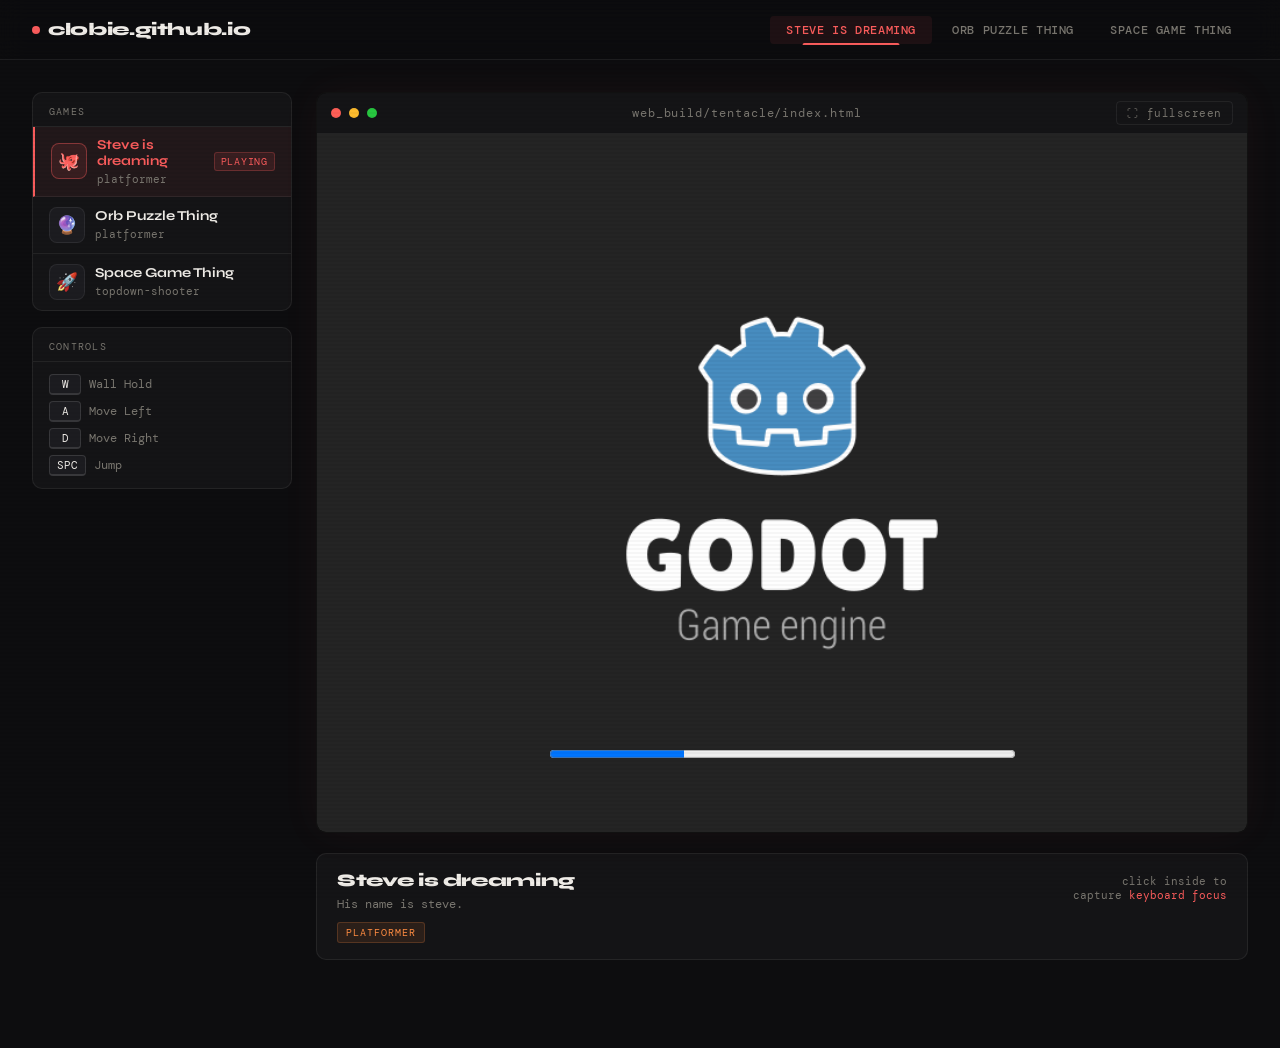
==== index.html @ f5304f04 "." ====
<!DOCTYPE html>
<html lang="en">
<head>
    <meta charset="UTF-8">
    <meta name="viewport" content="width=device-width, initial-scale=1.0">
    <title>clobie.github.io</title>
    <link rel="preconnect" href="https://fonts.googleapis.com">
    <link rel="preconnect" href="https://fonts.gstatic.com" crossorigin>
    <link href="https://fonts.googleapis.com/css2?family=Syne:wght@400;700;800&family=DM+Mono:wght@400;500&display=swap" rel="stylesheet">
    <style>
        :root {
            --bg: #0d0d0f;
            --surface: #141416;
            --surface2: #1c1c20;
            --border: rgba(255,255,255,0.07);
            --border-accent: rgba(250, 92, 92, 0.4);
            --text: #f0ede8;
            --muted: #7a7770;
            --accent: #fa5c5c;
            --accent2: #ff8c42;
            --glow: rgba(250, 92, 92, 0.15);
        }

        *, *::before, *::after { box-sizing: border-box; margin: 0; padding: 0; }

        body {
            font-family: 'DM Mono', monospace;
            background: var(--bg);
            color: var(--text);
            min-height: 100vh;
            overflow-x: hidden;
        }

        body::before {
            content: '';
            position: fixed;
            inset: 0;
            background: repeating-linear-gradient(
                0deg,
                transparent,
                transparent 2px,
                rgba(0,0,0,0.03) 2px,
                rgba(0,0,0,0.03) 4px
            );
            pointer-events: none;
            z-index: 9999;
        }

        header {
            position: sticky;
            top: 0;
            z-index: 100;
            background: rgba(13,13,15,0.92);
            backdrop-filter: blur(12px);
            border-bottom: 1px solid var(--border);
            padding: 0 2rem;
            display: flex;
            align-items: center;
            justify-content: space-between;
            height: 60px;
        }

        .logo {
            font-family: 'Syne', sans-serif;
            font-weight: 800;
            font-size: 1.1rem;
            letter-spacing: -0.02em;
            color: var(--text);
            display: flex;
            align-items: center;
            gap: 8px;
        }

        .logo-dot {
            width: 8px;
            height: 8px;
            border-radius: 50%;
            background: var(--accent);
            animation: pulse 2s ease-in-out infinite;
        }

        @keyframes pulse {
            0%, 100% { opacity: 1; transform: scale(1); }
            50% { opacity: 0.4; transform: scale(0.7); }
        }

        .game-nav {
            display: flex;
            gap: 4px;
            align-items: center;
        }

        .game-tab {
            position: relative;
            background: transparent;
            color: var(--muted);
            border: none;
            padding: 6px 16px;
            cursor: pointer;
            font-family: 'DM Mono', monospace;
            font-size: 0.78rem;
            font-weight: 500;
            letter-spacing: 0.05em;
            text-transform: uppercase;
            border-radius: 4px;
            transition: color 0.2s, background 0.2s;
            white-space: nowrap;
        }

        .game-tab:hover { color: var(--text); background: var(--surface2); }

        .game-tab.active {
            color: var(--accent);
            background: rgba(250, 92, 92, 0.08);
        }

        .game-tab.active::after {
            content: '';
            position: absolute;
            bottom: -1px;
            left: 50%;
            transform: translateX(-50%);
            width: 60%;
            height: 2px;
            background: var(--accent);
            border-radius: 2px 2px 0 0;
        }

        .layout {
            display: grid;
            grid-template-columns: 260px 1fr;
            grid-template-rows: auto 1fr;
            max-width: 1280px;
            margin: 0 auto;
            padding: 2rem 2rem 4rem;
            gap: 1.5rem;
        }

        .sidebar {
            grid-row: 1 / span 2;
            display: flex;
            flex-direction: column;
            gap: 1rem;
        }

        .sidebar-card {
            background: var(--surface);
            border: 1px solid var(--border);
            border-radius: 10px;
            overflow: hidden;
        }

        .sidebar-label {
            font-size: 0.65rem;
            letter-spacing: 0.12em;
            text-transform: uppercase;
            color: var(--muted);
            padding: 12px 16px 8px;
            border-bottom: 1px solid var(--border);
        }

        .game-list-item {
            display: flex;
            align-items: center;
            gap: 10px;
            padding: 10px 16px;
            cursor: pointer;
            transition: background 0.15s;
            border-bottom: 1px solid var(--border);
        }

        .game-list-item:last-child { border-bottom: none; }
        .game-list-item:hover { background: var(--surface2); }

        .game-list-item.active {
            background: rgba(250, 92, 92, 0.06);
            border-left: 2px solid var(--accent);
        }

        .game-icon {
            width: 36px;
            height: 36px;
            border-radius: 8px;
            background: var(--surface2);
            border: 1px solid var(--border);
            display: flex;
            align-items: center;
            justify-content: center;
            font-size: 1.1rem;
            flex-shrink: 0;
        }

        .game-list-item.active .game-icon {
            background: rgba(250, 92, 92, 0.1);
            border-color: var(--border-accent);
        }

        .game-list-meta { flex: 1; min-width: 0; }

        .game-list-name {
            font-family: 'Syne', sans-serif;
            font-size: 0.85rem;
            font-weight: 700;
            color: var(--text);
            line-height: 1.2;
        }

        .game-list-item.active .game-list-name { color: var(--accent); }

        .game-list-sub {
            font-size: 0.68rem;
            color: var(--muted);
            margin-top: 2px;
            white-space: nowrap;
            overflow: hidden;
            text-overflow: ellipsis;
        }

        .play-badge {
            font-size: 0.6rem;
            letter-spacing: 0.08em;
            text-transform: uppercase;
            color: var(--accent);
            background: rgba(250, 92, 92, 0.1);
            border: 1px solid rgba(250, 92, 92, 0.25);
            padding: 2px 6px;
            border-radius: 3px;
        }

        .controls-list {
            padding: 12px 16px;
            display: flex;
            flex-direction: column;
            gap: 6px;
        }

        .control-row {
            display: flex;
            align-items: center;
            gap: 8px;
            font-size: 0.75rem;
        }

        .key {
            background: var(--surface2);
            border: 1px solid rgba(255,255,255,0.12);
            border-bottom-width: 2px;
            border-radius: 4px;
            padding: 2px 7px;
            font-size: 0.7rem;
            font-family: 'DM Mono', monospace;
            color: var(--text);
            min-width: 32px;
            text-align: center;
            flex-shrink: 0;
        }

        .control-desc { color: var(--muted); }

        .game-area { display: flex; flex-direction: column; gap: 1.25rem; }

        .viewport-wrapper {
            position: relative;
            border-radius: 10px;
            overflow: hidden;
            background: #000;
            border: 1px solid var(--border);
            box-shadow: 0 0 40px rgba(250, 92, 92, 0.05), inset 0 0 1px rgba(255,255,255,0.05);
        }

        .viewport-topbar {
            display: flex;
            align-items: center;
            gap: 8px;
            padding: 8px 14px;
            background: var(--surface);
            border-bottom: 1px solid var(--border);
        }

        .dot { width: 10px; height: 10px; border-radius: 50%; }
        .dot-red { background: #ff5f57; }
        .dot-yellow { background: #febc2e; }
        .dot-green { background: #28c840; }

        .viewport-title {
            font-size: 0.72rem;
            color: var(--muted);
            letter-spacing: 0.08em;
            margin-left: auto;
            margin-right: auto;
        }

        /* ── ASPECT RATIO BOX ── */
        .aspect-box {
            position: relative;
            width: 100%;
            padding-top: 75%; /* 4:3 */
        }

        .aspect-box iframe {
            position: absolute;
            inset: 0;
            width: 100%;
            height: 100%;
            border: none;
            display: block;
        }

        .fullscreen-btn {
            background: transparent;
            border: 1px solid var(--border);
            color: var(--muted);
            padding: 4px 10px;
            border-radius: 4px;
            font-size: 0.68rem;
            font-family: 'DM Mono', monospace;
            cursor: pointer;
            letter-spacing: 0.05em;
            transition: color 0.15s, border-color 0.15s;
        }

        .fullscreen-btn:hover { color: var(--text); border-color: var(--border-accent); }

        .info-bar {
            background: var(--surface);
            border: 1px solid var(--border);
            border-radius: 10px;
            padding: 16px 20px;
            display: flex;
            align-items: flex-start;
            justify-content: space-between;
            gap: 2rem;
        }

        .info-title {
            font-family: 'Syne', sans-serif;
            font-size: 1.1rem;
            font-weight: 800;
            letter-spacing: -0.02em;
        }

        .info-desc {
            font-size: 0.78rem;
            color: var(--muted);
            margin-top: 4px;
            line-height: 1.6;
            max-width: 420px;
        }

        .info-tag {
            font-size: 0.65rem;
            letter-spacing: 0.1em;
            text-transform: uppercase;
            color: var(--accent2);
            background: rgba(255, 140, 66, 0.1);
            border: 1px solid rgba(255, 140, 66, 0.2);
            padding: 3px 8px;
            border-radius: 3px;
            margin-top: 8px;
            display: inline-block;
        }

        .click-hint {
            font-size: 0.7rem;
            color: var(--muted);
            text-align: right;
            white-space: nowrap;
            padding-top: 4px;
        }

        .click-hint span { color: var(--accent); }

        @keyframes fadeSlide {
            from { opacity: 0; transform: translateY(8px); }
            to { opacity: 1; transform: translateY(0); }
        }

        .game-area { animation: fadeSlide 0.3s ease; }

        @media (max-width: 780px) {
            .layout {
                grid-template-columns: 1fr;
                padding: 1rem;
            }
            .sidebar { grid-row: auto; }
            header { padding: 0 1rem; }
            .logo-text { display: none; }
        }
    </style>
</head>
<body>

<header>
    <div class="logo">
        <div class="logo-dot"></div>
        <span class="logo-text">clobie.github.io</span>
    </div>
    <nav class="game-nav" id="topNav"></nav>
</header>

<div class="layout">

    <aside class="sidebar">
        <div class="sidebar-card">
            <div class="sidebar-label">Games</div>
            <div id="gameList"></div>
        </div>

        <div class="sidebar-card">
            <div class="sidebar-label">Controls</div>
            <div class="controls-list" id="controlsList"></div>
        </div>
    </aside>

    <div class="game-area">
        <div class="viewport-wrapper">
            <div class="viewport-topbar">
                <div class="dot dot-red"></div>
                <div class="dot dot-yellow"></div>
                <div class="dot dot-green"></div>
                <span class="viewport-title" id="viewportTitle"></span>
                <button class="fullscreen-btn" onclick="document.querySelector('.aspect-box').requestFullscreen()">⛶ fullscreen</button>
            </div>
            <div class="aspect-box">
                <iframe id="game-frame" src="" allowfullscreen></iframe>
            </div>
        </div>

        <div class="info-bar">
            <div>
                <div class="info-title" id="game-title"></div>
                <div class="info-desc" id="game-desc"></div>
                <div class="info-tag" id="game-tag"></div>
            </div>
            <div class="click-hint">click inside to<br>capture <span>keyboard focus</span></div>
        </div>
    </div>

</div>

<script>
    const games = [
        {
            folder: 'tentacle',
            name: 'Steve is dreaming',
            desc: 'His name is steve.',
            tag: 'platformer',
            icon: '🐙',
            controls: [
                { key: 'W',   desc: 'Wall Hold' },
                { key: 'A',   desc: 'Move Left' },
                { key: 'D',   desc: 'Move Right' },
                { key: 'SPC', desc: 'Jump' },
            ]
        },
        {
            folder: 'orbdemo',
            name: 'Orb Puzzle Thing',
            desc: 'Put orb in thing. Fight boss.',
            tag: 'platformer',
            icon: '🔮',
            controls: [
                { key: 'W',   desc: 'Wall Hold' },
                { key: 'S',   desc: 'Wall Slide (while wall holding)' },
                { key: 'A',   desc: 'Move Left' },
                { key: 'D',   desc: 'Move Right' },
                { key: 'SPC', desc: 'Jump / Double Jump' },
                { key: 'LMB', desc: 'Shoot — kills enemies, pushes orbs' },
                { key: 'RMB', desc: 'Gravity Gun — pulls orbs' },
            ]
        },
        {
            folder: 'space',
            name: 'Space Game Thing',
            desc: 'All you can do is fly around lol',
            tag: 'topdown-shooter',
            icon: '🚀',
            controls: [
                { key: 'LMB', desc: 'Thrust' },
                { key: 'RMB', desc: 'Laser' },
            ]
        }
    ];

    let current = 0;

    function buildNav() {
        document.getElementById('topNav').innerHTML = games.map((g, i) => `
            <button class="game-tab ${i === 0 ? 'active' : ''}" onclick="switchGame(${i})">${g.name}</button>
        `).join('');
    }

    function buildSidebar() {
        document.getElementById('gameList').innerHTML = games.map((g, i) => `
            <div class="game-list-item ${i === 0 ? 'active' : ''}" onclick="switchGame(${i})">
                <div class="game-icon">${g.icon}</div>
                <div class="game-list-meta">
                    <div class="game-list-name">${g.name}</div>
                    <div class="game-list-sub">${g.tag}</div>
                </div>
                ${i === 0 ? '<span class="play-badge">playing</span>' : ''}
            </div>
        `).join('');
    }

    function buildControls(idx) {
        document.getElementById('controlsList').innerHTML = games[idx].controls.map(c => `
            <div class="control-row">
                <span class="key">${c.key}</span>
                <span class="control-desc">${c.desc}</span>
            </div>
        `).join('');
    }

    function switchGame(idx) {
        current = idx;
        const g = games[idx];

        document.getElementById('game-frame').src = `web_build/${g.folder}/index.html`;
        document.getElementById('game-title').textContent = g.name;
        document.getElementById('game-desc').textContent = g.desc;
        document.getElementById('game-tag').textContent = g.tag;
        document.getElementById('viewportTitle').textContent = `web_build/${g.folder}/index.html`;

        document.querySelectorAll('.game-tab').forEach((t, i) => t.classList.toggle('active', i === idx));

        document.querySelectorAll('.game-list-item').forEach((el, i) => {
            el.classList.toggle('active', i === idx);
            const badge = el.querySelector('.play-badge');
            if (i === idx) { if (!badge) el.insertAdjacentHTML('beforeend', '<span class="play-badge">playing</span>'); }
            else { if (badge) badge.remove(); }
        });

        buildControls(idx);
    }

    buildNav();
    buildSidebar();
    switchGame(0);

    document.addEventListener('click', () => {
        try { document.getElementById('game-frame').contentWindow.focus(); } catch(e) {}
    });
</script>
</body>
</html>
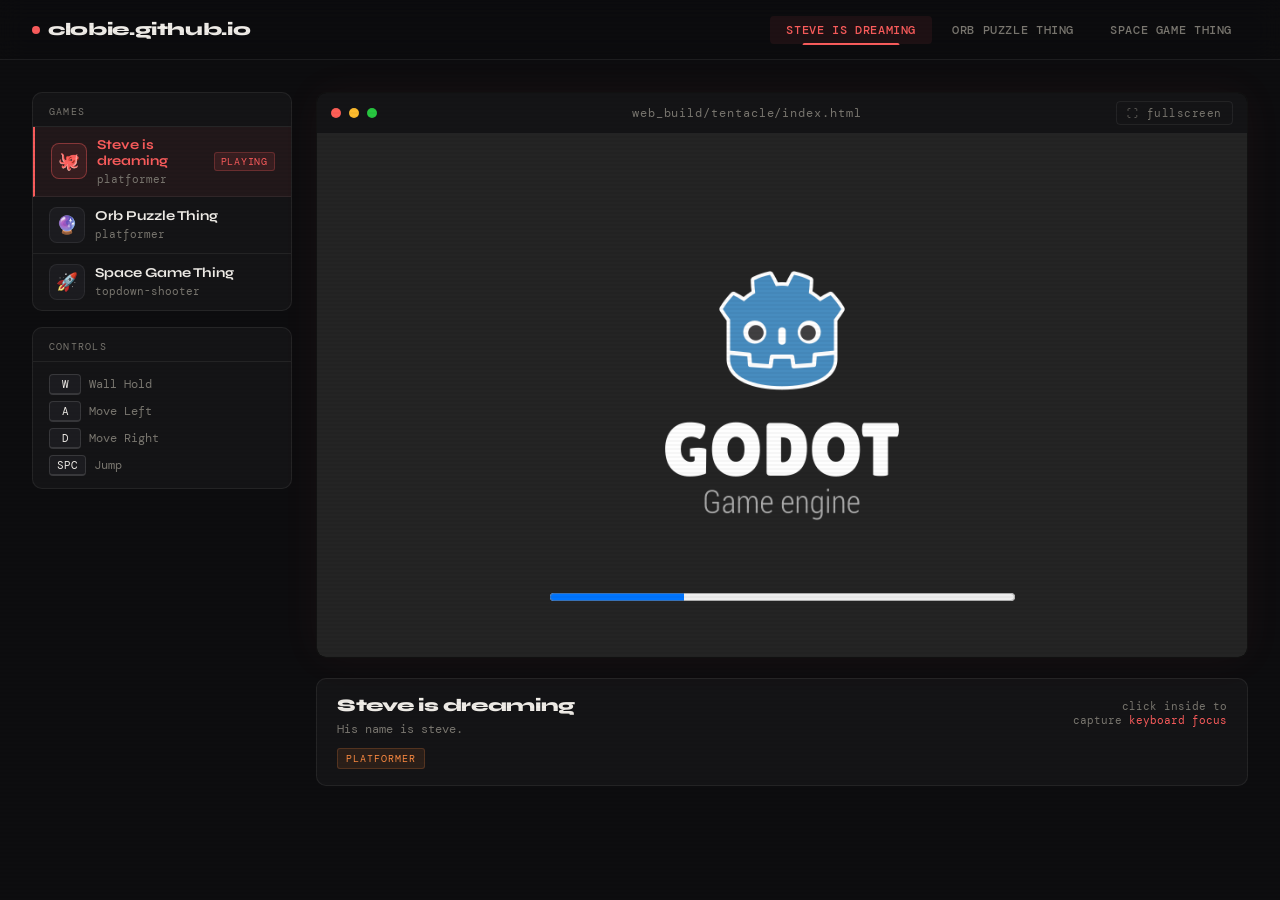
==== commit cc20c689: "." ====
--- a/index.html
+++ b/index.html
@@ -294,7 +294,7 @@
         .aspect-box {
             position: relative;
             width: 100%;
-            padding-top: 75%; /* 4:3 */
+            padding-top: 56.29%; /* 16:9 */
         }
 
         .aspect-box iframe {
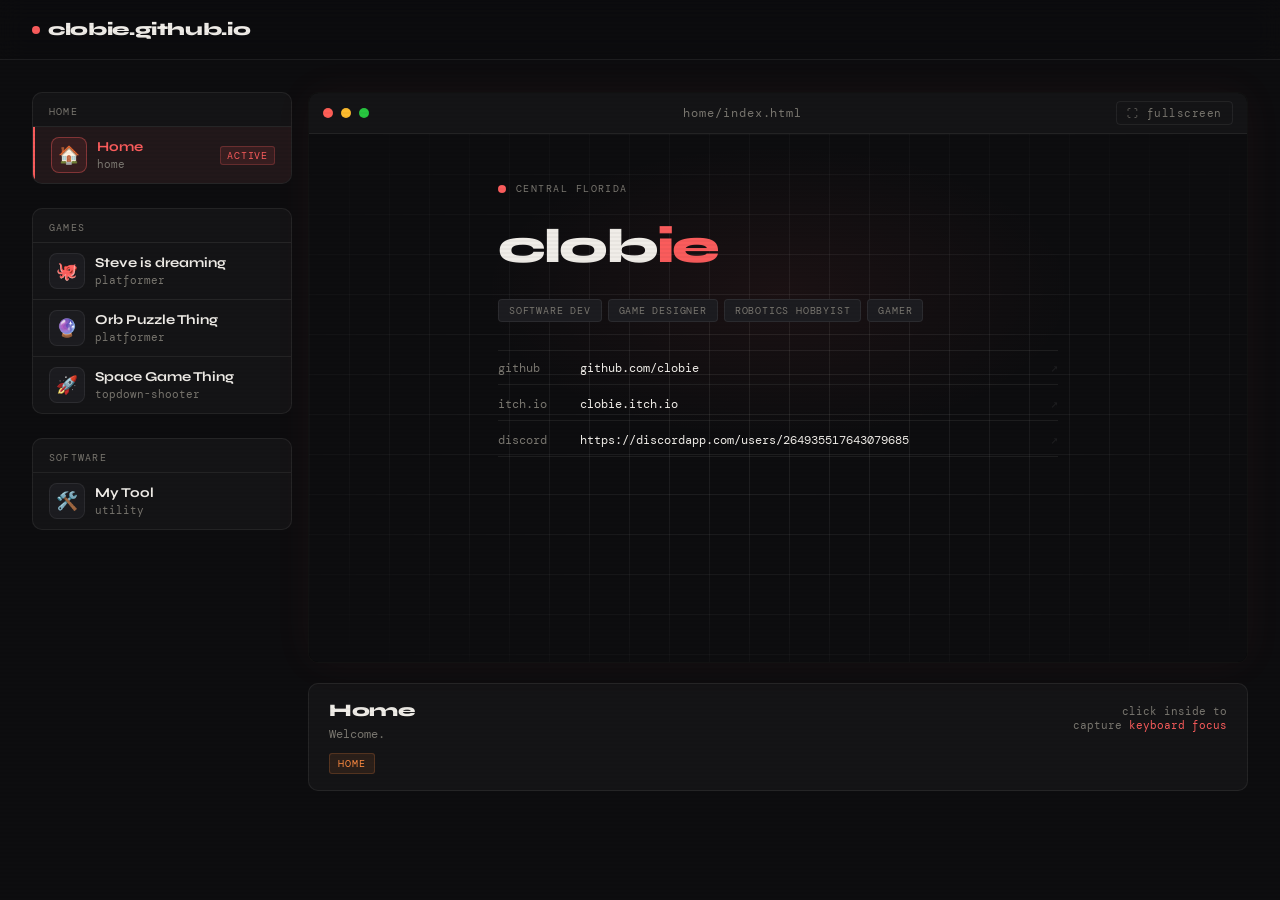
==== commit 595a90f1: "." ====
--- a/index.html
+++ b/index.html
@@ -56,7 +56,6 @@
             padding: 0 2rem;
             display: flex;
             align-items: center;
-            justify-content: space-between;
             height: 60px;
         }
 
@@ -84,60 +83,20 @@
             50% { opacity: 0.4; transform: scale(0.7); }
         }
 
-        .game-nav {
-            display: flex;
-            gap: 4px;
-            align-items: center;
-        }
-
-        .game-tab {
-            position: relative;
-            background: transparent;
-            color: var(--muted);
-            border: none;
-            padding: 6px 16px;
-            cursor: pointer;
-            font-family: 'DM Mono', monospace;
-            font-size: 0.78rem;
-            font-weight: 500;
-            letter-spacing: 0.05em;
-            text-transform: uppercase;
-            border-radius: 4px;
-            transition: color 0.2s, background 0.2s;
-            white-space: nowrap;
-        }
-
-        .game-tab:hover { color: var(--text); background: var(--surface2); }
-
-        .game-tab.active {
-            color: var(--accent);
-            background: rgba(250, 92, 92, 0.08);
-        }
-
-        .game-tab.active::after {
-            content: '';
-            position: absolute;
-            bottom: -1px;
-            left: 50%;
-            transform: translateX(-50%);
-            width: 60%;
-            height: 2px;
-            background: var(--accent);
-            border-radius: 2px 2px 0 0;
-        }
-
         .layout {
             display: grid;
             grid-template-columns: 260px 1fr;
-            grid-template-rows: auto 1fr;
             max-width: 1280px;
             margin: 0 auto;
             padding: 2rem 2rem 4rem;
+            gap: 1rem;
+        }
+        #sidebarCategories {
+            display: flex;
+            flex-direction: column;
             gap: 1.5rem;
         }
-
         .sidebar {
-            grid-row: 1 / span 2;
             display: flex;
             flex-direction: column;
             gap: 1rem;
@@ -257,6 +216,9 @@
 
         .control-desc { color: var(--muted); }
 
+        /* controls card hidden when no controls (e.g. software items) */
+        .controls-card.hidden { display: none; }
+
         .game-area { display: flex; flex-direction: column; gap: 1.25rem; }
 
         .viewport-wrapper {
@@ -290,7 +252,6 @@
             margin-right: auto;
         }
 
-        /* ── ASPECT RATIO BOX ── */
         .aspect-box {
             position: relative;
             width: 100%;
@@ -370,6 +331,9 @@
 
         .click-hint span { color: var(--accent); }
 
+        /* click-hint hidden for software (no iframe focus needed) */
+        .click-hint.hidden { display: none; }
+
         @keyframes fadeSlide {
             from { opacity: 0; transform: translateY(8px); }
             to { opacity: 1; transform: translateY(0); }
@@ -382,9 +346,7 @@
                 grid-template-columns: 1fr;
                 padding: 1rem;
             }
-            .sidebar { grid-row: auto; }
             header { padding: 0 1rem; }
-            .logo-text { display: none; }
         }
     </style>
 </head>
@@ -393,20 +355,17 @@
 <header>
     <div class="logo">
         <div class="logo-dot"></div>
-        <span class="logo-text">clobie.github.io</span>
+        <span>clobie.github.io</span>
     </div>
-    <nav class="game-nav" id="topNav"></nav>
 </header>
 
 <div class="layout">
 
     <aside class="sidebar">
-        <div class="sidebar-card">
-            <div class="sidebar-label">Games</div>
-            <div id="gameList"></div>
-        </div>
-
-        <div class="sidebar-card">
+        <!-- Category sections are built dynamically -->
+        <div id="sidebarCategories"></div>
+
+        <div class="sidebar-card controls-card" id="controlsCard">
             <div class="sidebar-label">Controls</div>
             <div class="controls-list" id="controlsList"></div>
         </div>
@@ -432,111 +391,181 @@
                 <div class="info-desc" id="game-desc"></div>
                 <div class="info-tag" id="game-tag"></div>
             </div>
-            <div class="click-hint">click inside to<br>capture <span>keyboard focus</span></div>
+            <div class="click-hint" id="clickHint">click inside to<br>capture <span>keyboard focus</span></div>
         </div>
     </div>
 
 </div>
 
 <script>
-    const games = [
+    // ── DATA ─────────────────────────────────────────────────────────────────
+    // Each category has a label and an array of items.
+    // For games: provide `folder` (loaded in iframe) and optional `controls`.
+    // For software: provide `url` (external link opened in iframe or new tab).
+    // Set `newTab: true` if the item should open in a new tab instead of the iframe.
+    const categories = [
         {
-            folder: 'tentacle',
-            name: 'Steve is dreaming',
-            desc: 'His name is steve.',
-            tag: 'platformer',
-            icon: '🐙',
-            controls: [
-                { key: 'W',   desc: 'Wall Hold' },
-                { key: 'A',   desc: 'Move Left' },
-                { key: 'D',   desc: 'Move Right' },
-                { key: 'SPC', desc: 'Jump' },
+            label: 'Home',
+            items: [
+                {
+                    name: 'Home',
+                    desc: 'Welcome.',
+                    tag: 'home',
+                    icon: '🏠',
+                    url: 'home/index.html',
+                }
             ]
         },
         {
-            folder: 'orbdemo',
-            name: 'Orb Puzzle Thing',
-            desc: 'Put orb in thing. Fight boss.',
-            tag: 'platformer',
-            icon: '🔮',
-            controls: [
-                { key: 'W',   desc: 'Wall Hold' },
-                { key: 'S',   desc: 'Wall Slide (while wall holding)' },
-                { key: 'A',   desc: 'Move Left' },
-                { key: 'D',   desc: 'Move Right' },
-                { key: 'SPC', desc: 'Jump / Double Jump' },
-                { key: 'LMB', desc: 'Shoot — kills enemies, pushes orbs' },
-                { key: 'RMB', desc: 'Gravity Gun — pulls orbs' },
+            label: 'Games',
+            items: [
+                {
+                    folder: 'tentacle',
+                    name: 'Steve is dreaming',
+                    desc: 'His name is steve.',
+                    tag: 'platformer',
+                    icon: '🐙',
+                    controls: [
+                        { key: 'W',   desc: 'Wall Hold' },
+                        { key: 'A',   desc: 'Move Left' },
+                        { key: 'D',   desc: 'Move Right' },
+                        { key: 'SPC', desc: 'Jump' },
+                    ]
+                },
+                {
+                    folder: 'orbdemo',
+                    name: 'Orb Puzzle Thing',
+                    desc: 'Put orb in thing. Fight boss.',
+                    tag: 'platformer',
+                    icon: '🔮',
+                    controls: [
+                        { key: 'W',   desc: 'Wall Hold' },
+                        { key: 'S',   desc: 'Wall Slide (while wall holding)' },
+                        { key: 'A',   desc: 'Move Left' },
+                        { key: 'D',   desc: 'Move Right' },
+                        { key: 'SPC', desc: 'Jump / Double Jump' },
+                        { key: 'LMB', desc: 'Shoot — kills enemies, pushes orbs' },
+                        { key: 'RMB', desc: 'Gravity Gun — pulls orbs' },
+                    ]
+                },
+                {
+                    folder: 'space',
+                    name: 'Space Game Thing',
+                    desc: 'All you can do is fly around lol',
+                    tag: 'topdown-shooter',
+                    icon: '🚀',
+                    controls: [
+                        { key: 'LMB', desc: 'Thrust' },
+                        { key: 'RMB', desc: 'Laser' },
+                    ]
+                }
             ]
         },
+        // ── Add more categories here, e.g.: ──────────────────────────────────
         {
-            folder: 'space',
-            name: 'Space Game Thing',
-            desc: 'All you can do is fly around lol',
-            tag: 'topdown-shooter',
-            icon: '🚀',
-            controls: [
-                { key: 'LMB', desc: 'Thrust' },
-                { key: 'RMB', desc: 'Laser' },
+            label: 'Software',
+            items: [
+                {
+                    name: 'My Tool',
+                    desc: 'Does a thing.',
+                    tag: 'utility',
+                    icon: '🛠️',
+                    url: 'https://example.com',   // shown in iframe
+                    // newTab: true,              // uncomment to open in new tab instead
+                }
             ]
         }
     ];
 
-    let current = 0;
-
-    function buildNav() {
-        document.getElementById('topNav').innerHTML = games.map((g, i) => `
-            <button class="game-tab ${i === 0 ? 'active' : ''}" onclick="switchGame(${i})">${g.name}</button>
-        `).join('');
-    }
-
+    // ── STATE ─────────────────────────────────────────────────────────────────
+    let currentCatIdx  = 0;
+    let currentItemIdx = 0;
+
+    // Flat lookup: { catIdx, itemIdx } by a unique key
+    function itemKey(ci, ii) { return `${ci}-${ii}`; }
+
+    // ── BUILD SIDEBAR ─────────────────────────────────────────────────────────
     function buildSidebar() {
-        document.getElementById('gameList').innerHTML = games.map((g, i) => `
-            <div class="game-list-item ${i === 0 ? 'active' : ''}" onclick="switchGame(${i})">
-                <div class="game-icon">${g.icon}</div>
-                <div class="game-list-meta">
-                    <div class="game-list-name">${g.name}</div>
-                    <div class="game-list-sub">${g.tag}</div>
+        const container = document.getElementById('sidebarCategories');
+        container.innerHTML = categories.map((cat, ci) => `
+            <div class="sidebar-card">
+                <div class="sidebar-label">${cat.label}</div>
+                <div id="list-${ci}">
+                    ${cat.items.map((item, ii) => `
+                        <div class="game-list-item ${ci === 0 && ii === 0 ? 'active' : ''}"
+                             id="item-${ci}-${ii}"
+                             onclick="switchItem(${ci}, ${ii})">
+                            <div class="game-icon">${item.icon}</div>
+                            <div class="game-list-meta">
+                                <div class="game-list-name">${item.name}</div>
+                                <div class="game-list-sub">${item.tag}</div>
+                            </div>
+                            ${ci === 0 && ii === 0 ? '<span class="play-badge">active</span>' : ''}
+                        </div>
+                    `).join('')}
                 </div>
-                ${i === 0 ? '<span class="play-badge">playing</span>' : ''}
             </div>
         `).join('');
     }
 
-    function buildControls(idx) {
-        document.getElementById('controlsList').innerHTML = games[idx].controls.map(c => `
-            <div class="control-row">
-                <span class="key">${c.key}</span>
-                <span class="control-desc">${c.desc}</span>
-            </div>
-        `).join('');
+    // ── SWITCH ITEM ───────────────────────────────────────────────────────────
+    function switchItem(ci, ii) {
+        // Deactivate previous
+        const prev = document.getElementById(`item-${currentCatIdx}-${currentItemIdx}`);
+        if (prev) {
+            prev.classList.remove('active');
+            const badge = prev.querySelector('.play-badge');
+            if (badge) badge.remove();
+        }
+
+        currentCatIdx  = ci;
+        currentItemIdx = ii;
+
+        const item = categories[ci].items[ii];
+
+        // Activate new
+        const el = document.getElementById(`item-${ci}-${ii}`);
+        if (el) {
+            el.classList.add('active');
+            el.insertAdjacentHTML('beforeend', '<span class="play-badge">active</span>');
+        }
+
+        // Resolve src
+        const isFolder = !!item.folder;
+        const src = isFolder
+            ? `web_build/${item.folder}/index.html`
+            : (item.url || '');
+
+        if (item.newTab && src) {
+            window.open(src, '_blank');
+        } else {
+            document.getElementById('game-frame').src = src;
+        }
+
+        document.getElementById('viewportTitle').textContent = src;
+        document.getElementById('game-title').textContent   = item.name;
+        document.getElementById('game-desc').textContent    = item.desc;
+        document.getElementById('game-tag').textContent     = item.tag;
+
+        // Controls card: show only if item has controls
+        const hasControls = item.controls && item.controls.length > 0;
+        document.getElementById('controlsCard').classList.toggle('hidden', !hasControls);
+        if (hasControls) {
+            document.getElementById('controlsList').innerHTML = item.controls.map(c => `
+                <div class="control-row">
+                    <span class="key">${c.key}</span>
+                    <span class="control-desc">${c.desc}</span>
+                </div>
+            `).join('');
+        }
+
+        // Click hint: only for iframe-based items
+        document.getElementById('clickHint').classList.toggle('hidden', !!item.newTab);
     }
 
-    function switchGame(idx) {
-        current = idx;
-        const g = games[idx];
-
-        document.getElementById('game-frame').src = `web_build/${g.folder}/index.html`;
-        document.getElementById('game-title').textContent = g.name;
-        document.getElementById('game-desc').textContent = g.desc;
-        document.getElementById('game-tag').textContent = g.tag;
-        document.getElementById('viewportTitle').textContent = `web_build/${g.folder}/index.html`;
-
-        document.querySelectorAll('.game-tab').forEach((t, i) => t.classList.toggle('active', i === idx));
-
-        document.querySelectorAll('.game-list-item').forEach((el, i) => {
-            el.classList.toggle('active', i === idx);
-            const badge = el.querySelector('.play-badge');
-            if (i === idx) { if (!badge) el.insertAdjacentHTML('beforeend', '<span class="play-badge">playing</span>'); }
-            else { if (badge) badge.remove(); }
-        });
-
-        buildControls(idx);
-    }
-
-    buildNav();
+    // ── INIT ──────────────────────────────────────────────────────────────────
     buildSidebar();
-    switchGame(0);
+    switchItem(0, 0);
 
     document.addEventListener('click', () => {
         try { document.getElementById('game-frame').contentWindow.focus(); } catch(e) {}
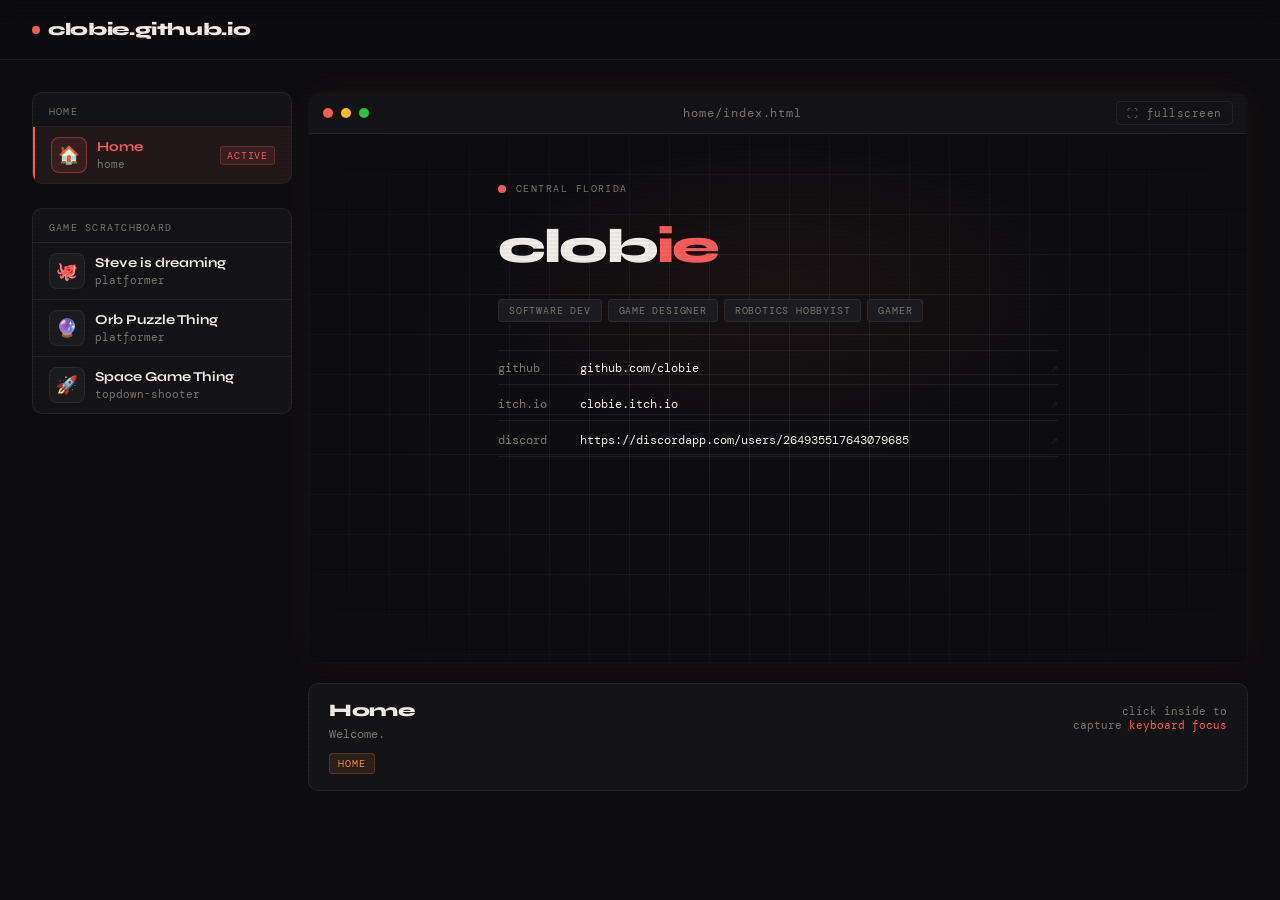
==== commit fc8e52c7: "." ====
--- a/index.html
+++ b/index.html
@@ -417,7 +417,7 @@
             ]
         },
         {
-            label: 'Games',
+            label: 'Game Scratchboard',
             items: [
                 {
                     folder: 'tentacle',
@@ -461,20 +461,6 @@
                 }
             ]
         },
-        // ── Add more categories here, e.g.: ──────────────────────────────────
-        {
-            label: 'Software',
-            items: [
-                {
-                    name: 'My Tool',
-                    desc: 'Does a thing.',
-                    tag: 'utility',
-                    icon: '🛠️',
-                    url: 'https://example.com',   // shown in iframe
-                    // newTab: true,              // uncomment to open in new tab instead
-                }
-            ]
-        }
     ];
 
     // ── STATE ─────────────────────────────────────────────────────────────────
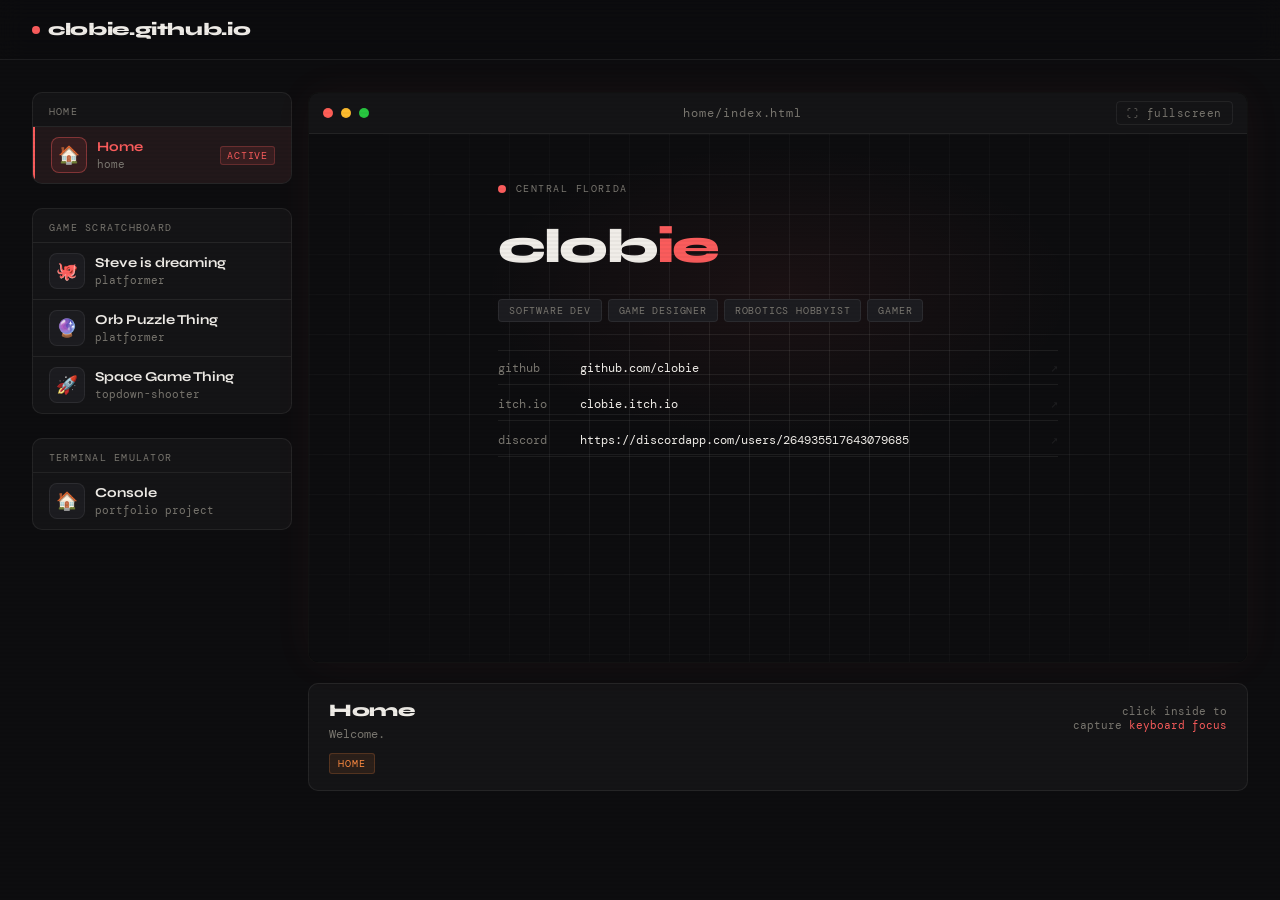
==== commit 7c17d891: "Update index.html" ====
--- a/index.html
+++ b/index.html
@@ -461,6 +461,25 @@
                 }
             ]
         },
+        {
+            label: 'Terminal Emulator',
+            items: [
+                {
+                    name: 'Console',
+                    desc: 'clobie_os. extremely basic terminal emulator.  browse folders, read files.',
+                    tag: 'portfolio project',
+                    icon: '🏠',
+                    url: 'https://www.clobie.net',
+                    controls: [
+                        { key: 'ls',    desc: 'List directory contents' },
+                        { key: 'cd',    desc: 'Change the current directory' },
+                        { key: 'cat',   desc: 'Read and display file contents' },
+                        { key: 'clear', desc: 'Clear the terminal screen' },
+                        { key: 'pwd',   desc: 'Print working directory' }
+                    ]
+                }
+            ]
+        },
     ];
 
     // ── STATE ─────────────────────────────────────────────────────────────────
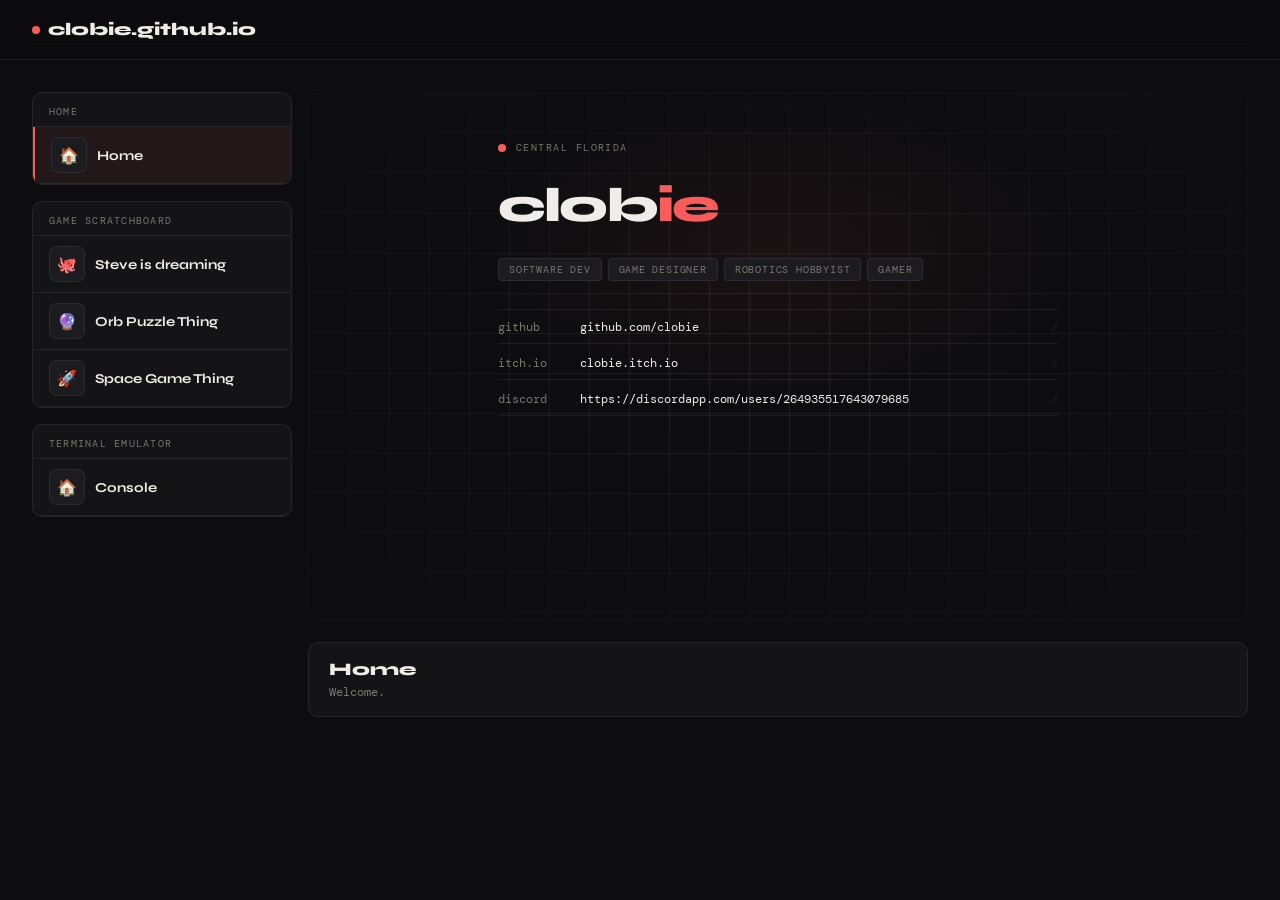
==== commit 99105ec9: "." ====
--- a/index.html
+++ b/index.html
@@ -8,401 +8,57 @@
     <link rel="preconnect" href="https://fonts.gstatic.com" crossorigin>
     <link href="https://fonts.googleapis.com/css2?family=Syne:wght@400;700;800&family=DM+Mono:wght@400;500&display=swap" rel="stylesheet">
     <style>
-        :root {
-            --bg: #0d0d0f;
-            --surface: #141416;
-            --surface2: #1c1c20;
-            --border: rgba(255,255,255,0.07);
-            --border-accent: rgba(250, 92, 92, 0.4);
-            --text: #f0ede8;
-            --muted: #7a7770;
-            --accent: #fa5c5c;
-            --accent2: #ff8c42;
-            --glow: rgba(250, 92, 92, 0.15);
-        }
-
+        :root { --bg: #0d0d0f; --surface: #141416; --surface2: #1c1c20; --border: rgba(255,255,255,0.07); --border-accent: rgba(250, 92, 92, 0.4); --text: #f0ede8; --muted: #7a7770; --accent: #fa5c5c; --accent2: #ff8c42; }
         *, *::before, *::after { box-sizing: border-box; margin: 0; padding: 0; }
-
-        body {
-            font-family: 'DM Mono', monospace;
-            background: var(--bg);
-            color: var(--text);
-            min-height: 100vh;
-            overflow-x: hidden;
-        }
-
-        body::before {
-            content: '';
-            position: fixed;
-            inset: 0;
-            background: repeating-linear-gradient(
-                0deg,
-                transparent,
-                transparent 2px,
-                rgba(0,0,0,0.03) 2px,
-                rgba(0,0,0,0.03) 4px
-            );
-            pointer-events: none;
-            z-index: 9999;
-        }
-
-        header {
-            position: sticky;
-            top: 0;
-            z-index: 100;
-            background: rgba(13,13,15,0.92);
-            backdrop-filter: blur(12px);
-            border-bottom: 1px solid var(--border);
-            padding: 0 2rem;
-            display: flex;
-            align-items: center;
-            height: 60px;
-        }
-
-        .logo {
-            font-family: 'Syne', sans-serif;
-            font-weight: 800;
-            font-size: 1.1rem;
-            letter-spacing: -0.02em;
-            color: var(--text);
-            display: flex;
-            align-items: center;
-            gap: 8px;
-        }
-
-        .logo-dot {
-            width: 8px;
-            height: 8px;
-            border-radius: 50%;
-            background: var(--accent);
-            animation: pulse 2s ease-in-out infinite;
-        }
-
-        @keyframes pulse {
-            0%, 100% { opacity: 1; transform: scale(1); }
-            50% { opacity: 0.4; transform: scale(0.7); }
-        }
-
-        .layout {
-            display: grid;
-            grid-template-columns: 260px 1fr;
-            max-width: 1280px;
-            margin: 0 auto;
-            padding: 2rem 2rem 4rem;
-            gap: 1rem;
-        }
-        #sidebarCategories {
-            display: flex;
-            flex-direction: column;
-            gap: 1.5rem;
-        }
-        .sidebar {
-            display: flex;
-            flex-direction: column;
-            gap: 1rem;
-        }
-
-        .sidebar-card {
-            background: var(--surface);
-            border: 1px solid var(--border);
-            border-radius: 10px;
-            overflow: hidden;
-        }
-
-        .sidebar-label {
-            font-size: 0.65rem;
-            letter-spacing: 0.12em;
-            text-transform: uppercase;
-            color: var(--muted);
-            padding: 12px 16px 8px;
-            border-bottom: 1px solid var(--border);
-        }
-
-        .game-list-item {
-            display: flex;
-            align-items: center;
-            gap: 10px;
-            padding: 10px 16px;
-            cursor: pointer;
-            transition: background 0.15s;
-            border-bottom: 1px solid var(--border);
-        }
-
-        .game-list-item:last-child { border-bottom: none; }
+        body { font-family: 'DM Mono', monospace; background: var(--bg); color: var(--text); min-height: 100vh; overflow-x: hidden; }
+        header { position: sticky; top: 0; z-index: 100; background: rgba(13,13,15,0.92); backdrop-filter: blur(12px); border-bottom: 1px solid var(--border); padding: 0 2rem; display: flex; align-items: center; height: 60px; }
+        .logo { font-family: 'Syne', sans-serif; font-weight: 800; font-size: 1.1rem; display: flex; align-items: center; gap: 8px; }
+        .logo-dot { width: 8px; height: 8px; border-radius: 50%; background: var(--accent); }
+        .layout { display: grid; grid-template-columns: 260px 1fr; max-width: 1280px; margin: 0 auto; padding: 2rem; gap: 1rem; }
+        .sidebar-card { background: var(--surface); border: 1px solid var(--border); border-radius: 10px; overflow: hidden; margin-bottom: 1rem; }
+        .sidebar-label { font-size: 0.65rem; letter-spacing: 0.12em; text-transform: uppercase; color: var(--muted); padding: 12px 16px 8px; border-bottom: 1px solid var(--border); }
+        .game-list-item { display: flex; align-items: center; gap: 10px; padding: 10px 16px; cursor: pointer; transition: background 0.15s; border-bottom: 1px solid var(--border); }
         .game-list-item:hover { background: var(--surface2); }
-
-        .game-list-item.active {
-            background: rgba(250, 92, 92, 0.06);
-            border-left: 2px solid var(--accent);
-        }
-
-        .game-icon {
-            width: 36px;
-            height: 36px;
-            border-radius: 8px;
-            background: var(--surface2);
-            border: 1px solid var(--border);
-            display: flex;
-            align-items: center;
-            justify-content: center;
-            font-size: 1.1rem;
-            flex-shrink: 0;
-        }
-
-        .game-list-item.active .game-icon {
-            background: rgba(250, 92, 92, 0.1);
-            border-color: var(--border-accent);
-        }
-
-        .game-list-meta { flex: 1; min-width: 0; }
-
-        .game-list-name {
-            font-family: 'Syne', sans-serif;
-            font-size: 0.85rem;
-            font-weight: 700;
-            color: var(--text);
-            line-height: 1.2;
-        }
-
-        .game-list-item.active .game-list-name { color: var(--accent); }
-
-        .game-list-sub {
-            font-size: 0.68rem;
-            color: var(--muted);
-            margin-top: 2px;
-            white-space: nowrap;
-            overflow: hidden;
-            text-overflow: ellipsis;
-        }
-
-        .play-badge {
-            font-size: 0.6rem;
-            letter-spacing: 0.08em;
-            text-transform: uppercase;
-            color: var(--accent);
-            background: rgba(250, 92, 92, 0.1);
-            border: 1px solid rgba(250, 92, 92, 0.25);
-            padding: 2px 6px;
-            border-radius: 3px;
-        }
-
-        .controls-list {
-            padding: 12px 16px;
-            display: flex;
-            flex-direction: column;
-            gap: 6px;
-        }
-
-        .control-row {
-            display: flex;
-            align-items: center;
-            gap: 8px;
-            font-size: 0.75rem;
-        }
-
-        .key {
-            background: var(--surface2);
-            border: 1px solid rgba(255,255,255,0.12);
-            border-bottom-width: 2px;
-            border-radius: 4px;
-            padding: 2px 7px;
-            font-size: 0.7rem;
-            font-family: 'DM Mono', monospace;
-            color: var(--text);
-            min-width: 32px;
-            text-align: center;
-            flex-shrink: 0;
-        }
-
-        .control-desc { color: var(--muted); }
-
-        /* controls card hidden when no controls (e.g. software items) */
+        .game-list-item.active { background: rgba(250, 92, 92, 0.06); border-left: 2px solid var(--accent); }
+        .game-icon { width: 36px; height: 36px; border-radius: 8px; background: var(--surface2); border: 1px solid var(--border); display: flex; align-items: center; justify-content: center; }
+        .game-list-name { font-family: 'Syne', sans-serif; font-size: 0.85rem; font-weight: 700; }
+        .viewport-wrapper { border-radius: 10px; overflow: hidden; background: #000; border: 1px solid var(--border); }
+        .aspect-box { position: relative; width: 100%; padding-top: 56.29%; }
+        .aspect-box iframe { position: absolute; inset: 0; width: 100%; height: 100%; border: none; }
+        .info-bar { background: var(--surface); border: 1px solid var(--border); border-radius: 10px; padding: 16px 20px; display: flex; justify-content: space-between; margin-top: 1.25rem; }
         .controls-card.hidden { display: none; }
-
-        .game-area { display: flex; flex-direction: column; gap: 1.25rem; }
-
-        .viewport-wrapper {
-            position: relative;
-            border-radius: 10px;
-            overflow: hidden;
-            background: #000;
-            border: 1px solid var(--border);
-            box-shadow: 0 0 40px rgba(250, 92, 92, 0.05), inset 0 0 1px rgba(255,255,255,0.05);
-        }
-
-        .viewport-topbar {
-            display: flex;
-            align-items: center;
-            gap: 8px;
-            padding: 8px 14px;
-            background: var(--surface);
-            border-bottom: 1px solid var(--border);
-        }
-
-        .dot { width: 10px; height: 10px; border-radius: 50%; }
-        .dot-red { background: #ff5f57; }
-        .dot-yellow { background: #febc2e; }
-        .dot-green { background: #28c840; }
-
-        .viewport-title {
-            font-size: 0.72rem;
-            color: var(--muted);
-            letter-spacing: 0.08em;
-            margin-left: auto;
-            margin-right: auto;
-        }
-
-        .aspect-box {
-            position: relative;
-            width: 100%;
-            padding-top: 56.29%; /* 16:9 */
-        }
-
-        .aspect-box iframe {
-            position: absolute;
-            inset: 0;
-            width: 100%;
-            height: 100%;
-            border: none;
-            display: block;
-        }
-
-        .fullscreen-btn {
-            background: transparent;
-            border: 1px solid var(--border);
-            color: var(--muted);
-            padding: 4px 10px;
-            border-radius: 4px;
-            font-size: 0.68rem;
-            font-family: 'DM Mono', monospace;
-            cursor: pointer;
-            letter-spacing: 0.05em;
-            transition: color 0.15s, border-color 0.15s;
-        }
-
-        .fullscreen-btn:hover { color: var(--text); border-color: var(--border-accent); }
-
-        .info-bar {
-            background: var(--surface);
-            border: 1px solid var(--border);
-            border-radius: 10px;
-            padding: 16px 20px;
-            display: flex;
-            align-items: flex-start;
-            justify-content: space-between;
-            gap: 2rem;
-        }
-
-        .info-title {
-            font-family: 'Syne', sans-serif;
-            font-size: 1.1rem;
-            font-weight: 800;
-            letter-spacing: -0.02em;
-        }
-
-        .info-desc {
-            font-size: 0.78rem;
-            color: var(--muted);
-            margin-top: 4px;
-            line-height: 1.6;
-            max-width: 420px;
-        }
-
-        .info-tag {
-            font-size: 0.65rem;
-            letter-spacing: 0.1em;
-            text-transform: uppercase;
-            color: var(--accent2);
-            background: rgba(255, 140, 66, 0.1);
-            border: 1px solid rgba(255, 140, 66, 0.2);
-            padding: 3px 8px;
-            border-radius: 3px;
-            margin-top: 8px;
-            display: inline-block;
-        }
-
-        .click-hint {
-            font-size: 0.7rem;
-            color: var(--muted);
-            text-align: right;
-            white-space: nowrap;
-            padding-top: 4px;
-        }
-
-        .click-hint span { color: var(--accent); }
-
-        /* click-hint hidden for software (no iframe focus needed) */
-        .click-hint.hidden { display: none; }
-
-        @keyframes fadeSlide {
-            from { opacity: 0; transform: translateY(8px); }
-            to { opacity: 1; transform: translateY(0); }
-        }
-
-        .game-area { animation: fadeSlide 0.3s ease; }
-
-        @media (max-width: 780px) {
-            .layout {
-                grid-template-columns: 1fr;
-                padding: 1rem;
-            }
-            header { padding: 0 1rem; }
-        }
+        .control-row { display: flex; align-items: center; gap: 8px; font-size: 0.75rem; padding: 4px 16px; }
+        .key { background: var(--surface2); border: 1px solid rgba(255,255,255,0.12); border-radius: 4px; padding: 2px 7px; font-size: 0.7rem; color: var(--text); }
+        @media (max-width: 780px) { .layout { grid-template-columns: 1fr; } }
     </style>
 </head>
 <body>
 
-<header>
-    <div class="logo">
-        <div class="logo-dot"></div>
-        <span>clobie.github.io</span>
-    </div>
-</header>
+<header><div class="logo"><div class="logo-dot"></div><span>clobie.github.io</span></div></header>
 
 <div class="layout">
-
     <aside class="sidebar">
-        <!-- Category sections are built dynamically -->
         <div id="sidebarCategories"></div>
-
         <div class="sidebar-card controls-card" id="controlsCard">
             <div class="sidebar-label">Controls</div>
-            <div class="controls-list" id="controlsList"></div>
+            <div id="controlsList"></div>
         </div>
     </aside>
 
     <div class="game-area">
         <div class="viewport-wrapper">
-            <div class="viewport-topbar">
-                <div class="dot dot-red"></div>
-                <div class="dot dot-yellow"></div>
-                <div class="dot dot-green"></div>
-                <span class="viewport-title" id="viewportTitle"></span>
-                <button class="fullscreen-btn" onclick="document.querySelector('.aspect-box').requestFullscreen()">⛶ fullscreen</button>
-            </div>
-            <div class="aspect-box">
-                <iframe id="game-frame" src="" allowfullscreen></iframe>
+            <div class="aspect-box"><iframe id="game-frame" src="" allowfullscreen></iframe></div>
+        </div>
+        <div class="info-bar">
+            <div>
+                <div id="game-title" style="font-family:'Syne'; font-weight:800; font-size:1.1rem;"></div>
+                <div id="game-desc" style="font-size:0.78rem; color:var(--muted); margin-top:4px;"></div>
             </div>
         </div>
-
-        <div class="info-bar">
-            <div>
-                <div class="info-title" id="game-title"></div>
-                <div class="info-desc" id="game-desc"></div>
-                <div class="info-tag" id="game-tag"></div>
-            </div>
-            <div class="click-hint" id="clickHint">click inside to<br>capture <span>keyboard focus</span></div>
-        </div>
     </div>
-
 </div>
 
 <script>
-    // ── DATA ─────────────────────────────────────────────────────────────────
-    // Each category has a label and an array of items.
-    // For games: provide `folder` (loaded in iframe) and optional `controls`.
-    // For software: provide `url` (external link opened in iframe or new tab).
-    // Set `newTab: true` if the item should open in a new tab instead of the iframe.
     const categories = [
         {
             label: 'Home',
@@ -420,7 +76,7 @@
             label: 'Game Scratchboard',
             items: [
                 {
-                    folder: 'tentacle',
+                    folder: 'steve',
                     name: 'Steve is dreaming',
                     desc: 'His name is steve.',
                     tag: 'platformer',
@@ -433,7 +89,7 @@
                     ]
                 },
                 {
-                    folder: 'orbdemo',
+                    folder: 'orb',
                     name: 'Orb Puzzle Thing',
                     desc: 'Put orb in thing. Fight boss.',
                     tag: 'platformer',
@@ -466,7 +122,7 @@
             items: [
                 {
                     name: 'Console',
-                    desc: 'clobie_os. extremely basic terminal emulator.  browse folders, read files.',
+                    desc: 'clobie_os. extremely basic terminal emulator.  browse folders, read',
                     tag: 'portfolio project',
                     icon: '🏠',
                     url: 'https://www.clobie.net',
@@ -482,99 +138,68 @@
         },
     ];
 
-    // ── STATE ─────────────────────────────────────────────────────────────────
-    let currentCatIdx  = 0;
-    let currentItemIdx = 0;
-
-    // Flat lookup: { catIdx, itemIdx } by a unique key
-    function itemKey(ci, ii) { return `${ci}-${ii}`; }
-
-    // ── BUILD SIDEBAR ─────────────────────────────────────────────────────────
     function buildSidebar() {
         const container = document.getElementById('sidebarCategories');
-        container.innerHTML = categories.map((cat, ci) => `
+        container.innerHTML = categories.map(cat => `
             <div class="sidebar-card">
                 <div class="sidebar-label">${cat.label}</div>
-                <div id="list-${ci}">
-                    ${cat.items.map((item, ii) => `
-                        <div class="game-list-item ${ci === 0 && ii === 0 ? 'active' : ''}"
-                             id="item-${ci}-${ii}"
-                             onclick="switchItem(${ci}, ${ii})">
-                            <div class="game-icon">${item.icon}</div>
-                            <div class="game-list-meta">
-                                <div class="game-list-name">${item.name}</div>
-                                <div class="game-list-sub">${item.tag}</div>
-                            </div>
-                            ${ci === 0 && ii === 0 ? '<span class="play-badge">active</span>' : ''}
-                        </div>
-                    `).join('')}
-                </div>
+                ${cat.items.map(item => {
+                    const slug = item.folder || item.tag || 'home';
+                    return `
+                    <div class="game-list-item" id="item-${slug}" onclick="navigateTo('${slug}')">
+                        <div class="game-icon">${item.icon}</div>
+                        <div class="game-list-name">${item.name}</div>
+                    </div>`;
+                }).join('')}
             </div>
         `).join('');
     }
 
-    // ── SWITCH ITEM ───────────────────────────────────────────────────────────
-    function switchItem(ci, ii) {
-        // Deactivate previous
-        const prev = document.getElementById(`item-${currentCatIdx}-${currentItemIdx}`);
-        if (prev) {
-            prev.classList.remove('active');
-            const badge = prev.querySelector('.play-badge');
-            if (badge) badge.remove();
+    function navigateTo(slug) {
+        const url = new URL(window.location);
+        url.searchParams.set('nav', slug);
+        window.history.pushState({}, '', url);
+        loadGame(slug);
+    }
+
+    function loadGame(slug) {
+        let item = null;
+        categories.forEach(c => { 
+            const found = c.items.find(i => (i.folder || i.tag || 'home') === slug); 
+            if(found) item = found; 
+        });
+        if (!item) item = categories[0].items[0];
+
+        const slugId = item.folder || item.tag || 'home';
+        const src = item.url ? item.url : `web_build/${item.folder}/index.html`;
+        
+        document.getElementById('game-frame').src = src;
+        document.getElementById('game-title').textContent = item.name;
+        document.getElementById('game-desc').textContent = item.desc;
+
+        document.querySelectorAll('.game-list-item').forEach(el => el.classList.remove('active'));
+        const activeEl = document.getElementById(`item-${slugId}`);
+        if (activeEl) activeEl.classList.add('active');
+
+        const cCard = document.getElementById('controlsCard');
+        if (item.controls) {
+            cCard.classList.remove('hidden');
+            document.getElementById('controlsList').innerHTML = item.controls.map(c => 
+                `<div class="control-row"><span class="key">${c.key}</span><span>${c.desc}</span></div>`
+            ).join('');
+        } else {
+            cCard.classList.add('hidden');
         }
-
-        currentCatIdx  = ci;
-        currentItemIdx = ii;
-
-        const item = categories[ci].items[ii];
-
-        // Activate new
-        const el = document.getElementById(`item-${ci}-${ii}`);
-        if (el) {
-            el.classList.add('active');
-            el.insertAdjacentHTML('beforeend', '<span class="play-badge">active</span>');
-        }
-
-        // Resolve src
-        const isFolder = !!item.folder;
-        const src = isFolder
-            ? `web_build/${item.folder}/index.html`
-            : (item.url || '');
-
-        if (item.newTab && src) {
-            window.open(src, '_blank');
-        } else {
-            document.getElementById('game-frame').src = src;
-        }
-
-        document.getElementById('viewportTitle').textContent = src;
-        document.getElementById('game-title').textContent   = item.name;
-        document.getElementById('game-desc').textContent    = item.desc;
-        document.getElementById('game-tag').textContent     = item.tag;
-
-        // Controls card: show only if item has controls
-        const hasControls = item.controls && item.controls.length > 0;
-        document.getElementById('controlsCard').classList.toggle('hidden', !hasControls);
-        if (hasControls) {
-            document.getElementById('controlsList').innerHTML = item.controls.map(c => `
-                <div class="control-row">
-                    <span class="key">${c.key}</span>
-                    <span class="control-desc">${c.desc}</span>
-                </div>
-            `).join('');
-        }
-
-        // Click hint: only for iframe-based items
-        document.getElementById('clickHint').classList.toggle('hidden', !!item.newTab);
     }
 
-    // ── INIT ──────────────────────────────────────────────────────────────────
     buildSidebar();
-    switchItem(0, 0);
-
-    document.addEventListener('click', () => {
-        try { document.getElementById('game-frame').contentWindow.focus(); } catch(e) {}
+    const params = new URLSearchParams(window.location.search);
+    loadGame(params.get('nav'));
+
+    window.addEventListener('popstate', () => {
+        const p = new URLSearchParams(window.location.search);
+        loadGame(p.get('nav'));
     });
 </script>
 </body>
-</html>
+</html>
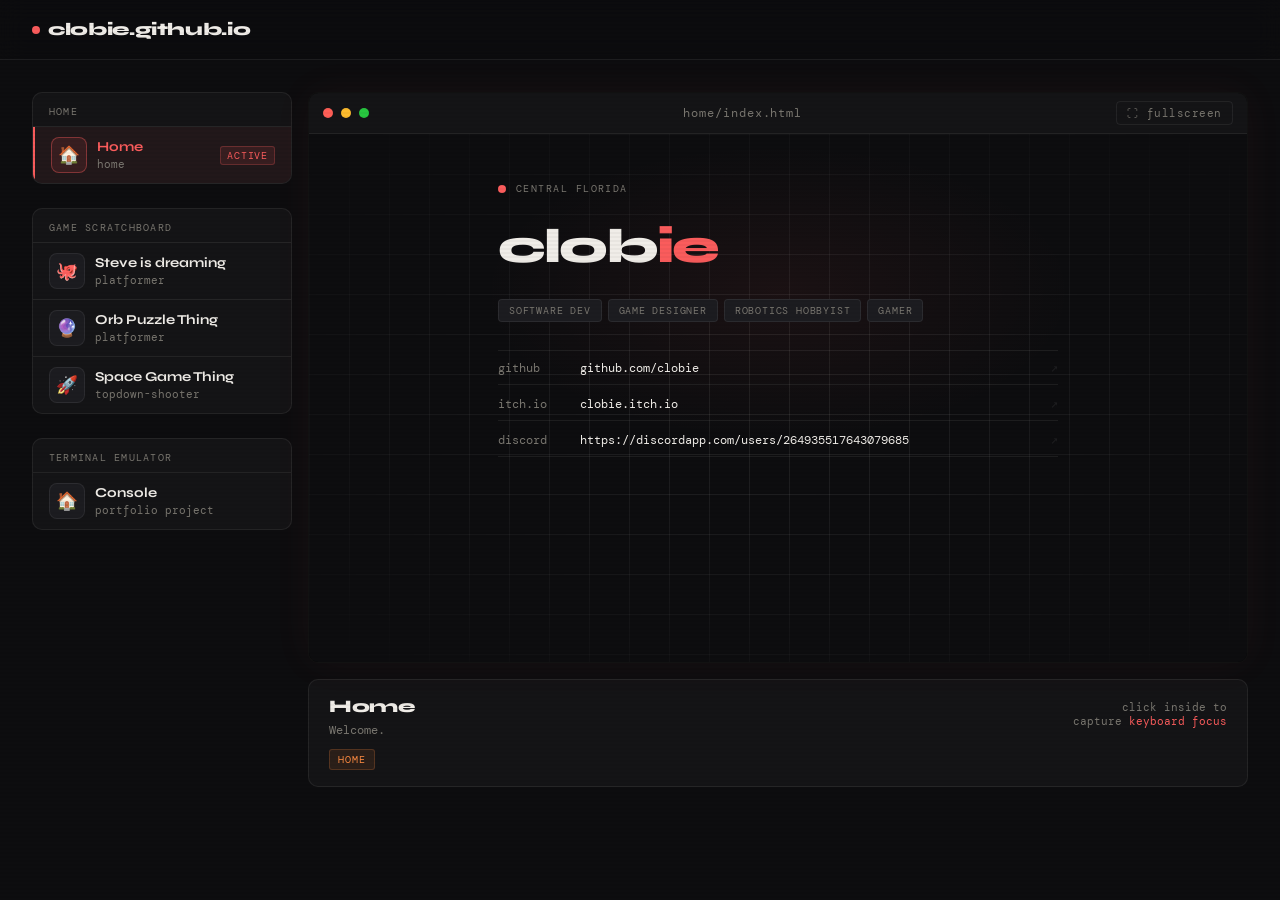
==== commit 92b663ad: "Update index.html" ====
--- a/index.html
+++ b/index.html
@@ -1,205 +1,503 @@
 <!DOCTYPE html>
 <html lang="en">
 <head>
-    <meta charset="UTF-8">
-    <meta name="viewport" content="width=device-width, initial-scale=1.0">
-    <title>clobie.github.io</title>
-    <link rel="preconnect" href="https://fonts.googleapis.com">
-    <link rel="preconnect" href="https://fonts.gstatic.com" crossorigin>
-    <link href="https://fonts.googleapis.com/css2?family=Syne:wght@400;700;800&family=DM+Mono:wght@400;500&display=swap" rel="stylesheet">
-    <style>
-        :root { --bg: #0d0d0f; --surface: #141416; --surface2: #1c1c20; --border: rgba(255,255,255,0.07); --border-accent: rgba(250, 92, 92, 0.4); --text: #f0ede8; --muted: #7a7770; --accent: #fa5c5c; --accent2: #ff8c42; }
-        *, *::before, *::after { box-sizing: border-box; margin: 0; padding: 0; }
-        body { font-family: 'DM Mono', monospace; background: var(--bg); color: var(--text); min-height: 100vh; overflow-x: hidden; }
-        header { position: sticky; top: 0; z-index: 100; background: rgba(13,13,15,0.92); backdrop-filter: blur(12px); border-bottom: 1px solid var(--border); padding: 0 2rem; display: flex; align-items: center; height: 60px; }
-        .logo { font-family: 'Syne', sans-serif; font-weight: 800; font-size: 1.1rem; display: flex; align-items: center; gap: 8px; }
-        .logo-dot { width: 8px; height: 8px; border-radius: 50%; background: var(--accent); }
-        .layout { display: grid; grid-template-columns: 260px 1fr; max-width: 1280px; margin: 0 auto; padding: 2rem; gap: 1rem; }
-        .sidebar-card { background: var(--surface); border: 1px solid var(--border); border-radius: 10px; overflow: hidden; margin-bottom: 1rem; }
-        .sidebar-label { font-size: 0.65rem; letter-spacing: 0.12em; text-transform: uppercase; color: var(--muted); padding: 12px 16px 8px; border-bottom: 1px solid var(--border); }
-        .game-list-item { display: flex; align-items: center; gap: 10px; padding: 10px 16px; cursor: pointer; transition: background 0.15s; border-bottom: 1px solid var(--border); }
-        .game-list-item:hover { background: var(--surface2); }
-        .game-list-item.active { background: rgba(250, 92, 92, 0.06); border-left: 2px solid var(--accent); }
-        .game-icon { width: 36px; height: 36px; border-radius: 8px; background: var(--surface2); border: 1px solid var(--border); display: flex; align-items: center; justify-content: center; }
-        .game-list-name { font-family: 'Syne', sans-serif; font-size: 0.85rem; font-weight: 700; }
-        .viewport-wrapper { border-radius: 10px; overflow: hidden; background: #000; border: 1px solid var(--border); }
-        .aspect-box { position: relative; width: 100%; padding-top: 56.29%; }
-        .aspect-box iframe { position: absolute; inset: 0; width: 100%; height: 100%; border: none; }
-        .info-bar { background: var(--surface); border: 1px solid var(--border); border-radius: 10px; padding: 16px 20px; display: flex; justify-content: space-between; margin-top: 1.25rem; }
-        .controls-card.hidden { display: none; }
-        .control-row { display: flex; align-items: center; gap: 8px; font-size: 0.75rem; padding: 4px 16px; }
-        .key { background: var(--surface2); border: 1px solid rgba(255,255,255,0.12); border-radius: 4px; padding: 2px 7px; font-size: 0.7rem; color: var(--text); }
-        @media (max-width: 780px) { .layout { grid-template-columns: 1fr; } }
-    </style>
+	<meta charset="UTF-8">
+	<meta name="viewport" content="width=device-width, initial-scale=1.0">
+	<title>clobie.github.io</title>
+
+	<link rel="preconnect" href="https://fonts.googleapis.com">
+	<link rel="preconnect" href="https://fonts.gstatic.com" crossorigin>
+	<link href="https://fonts.googleapis.com/css2?family=Syne:wght@400;700;800&family=DM+Mono:wght@400;500&display=swap" rel="stylesheet">
+
+	<style>
+		:root{
+			--bg:#0d0d0f;--surface:#141416;--surface2:#1c1c20;--border:rgba(255,255,255,.07);
+			--border-accent:rgba(250,92,92,.4);--text:#f0ede8;--muted:#7a7770;
+			--accent:#fa5c5c;--accent2:#ff8c42
+		}
+
+		*,*::before,*::after{box-sizing:border-box;margin:0;padding:0}
+
+		body{
+			font-family:'DM Mono',monospace;background:var(--bg);
+			color:var(--text);min-height:100vh;overflow-x:hidden
+		}
+
+		body::before{
+			content:'';position:fixed;inset:0;
+			background:repeating-linear-gradient(
+				0deg,
+				transparent,
+				transparent 2px,
+				rgba(0,0,0,.03) 2px,
+				rgba(0,0,0,.03) 4px
+			);
+			pointer-events:none;z-index:9999
+		}
+
+		header{
+			position:sticky;top:0;z-index:100;background:rgba(13,13,15,.92);
+			backdrop-filter:blur(12px);border-bottom:1px solid var(--border);
+			padding:0 2rem;display:flex;align-items:center;height:60px
+		}
+
+		.logo{
+			font-family:'Syne',sans-serif;font-weight:800;font-size:1.1rem;
+			letter-spacing:-.02em;color:var(--text);
+			display:flex;align-items:center;gap:8px
+		}
+
+		.logo-dot{
+			width:8px;height:8px;border-radius:50%;
+			background:var(--accent);animation:pulse 2s ease-in-out infinite
+		}
+
+		@keyframes pulse{
+			0%,100%{opacity:1;transform:scale(1)}
+			50%{opacity:.4;transform:scale(.7)}
+		}
+
+		.layout{
+			display:grid;grid-template-columns:260px 1fr;
+			max-width:1280px;margin:0 auto;
+			padding:2rem 2rem 4rem;gap:1rem
+		}
+
+		#sidebarCategories,.sidebar,.controls-list,.game-area{
+			display:flex;flex-direction:column
+		}
+
+		#sidebarCategories{gap:1.5rem}
+		.sidebar,.game-area{gap:1rem}
+
+		.sidebar-card{
+			background:var(--surface);border:1px solid var(--border);
+			border-radius:10px;overflow:hidden
+		}
+
+		.sidebar-label{
+			font-size:.65rem;letter-spacing:.12em;text-transform:uppercase;
+			color:var(--muted);padding:12px 16px 8px;
+			border-bottom:1px solid var(--border)
+		}
+
+		.game-list-item{
+			display:flex;align-items:center;gap:10px;padding:10px 16px;
+			cursor:pointer;transition:background .15s;
+			border-bottom:1px solid var(--border)
+		}
+
+		.game-list-item:last-child{border-bottom:none}
+		.game-list-item:hover{background:var(--surface2)}
+
+		.game-list-item.active{
+			background:rgba(250,92,92,.06);
+			border-left:2px solid var(--accent)
+		}
+
+		.game-icon{
+			width:36px;height:36px;border-radius:8px;
+			background:var(--surface2);border:1px solid var(--border);
+			display:flex;align-items:center;justify-content:center;
+			font-size:1.1rem;flex-shrink:0
+		}
+
+		.game-list-item.active .game-icon{
+			background:rgba(250,92,92,.1);
+			border-color:var(--border-accent)
+		}
+
+		.game-list-meta{flex:1;min-width:0}
+
+		.game-list-name{
+			font-family:'Syne',sans-serif;font-size:.85rem;
+			font-weight:700;color:var(--text);line-height:1.2
+		}
+
+		.game-list-item.active .game-list-name{color:var(--accent)}
+
+		.game-list-sub{
+			font-size:.68rem;color:var(--muted);margin-top:2px;
+			white-space:nowrap;overflow:hidden;text-overflow:ellipsis
+		}
+
+		.play-badge{
+			font-size:.6rem;letter-spacing:.08em;text-transform:uppercase;
+			color:var(--accent);background:rgba(250,92,92,.1);
+			border:1px solid rgba(250,92,92,.25);
+			padding:2px 6px;border-radius:3px
+		}
+
+		.controls-list{padding:12px 16px;gap:6px}
+
+		.control-row{
+			display:flex;align-items:center;gap:8px;font-size:.75rem
+		}
+
+		.key{
+			background:var(--surface2);
+			border:1px solid rgba(255,255,255,.12);
+			border-bottom-width:2px;border-radius:4px;
+			padding:2px 7px;font-size:.7rem;
+			font-family:'DM Mono',monospace;color:var(--text);
+			min-width:32px;text-align:center;flex-shrink:0
+		}
+
+		.control-desc{color:var(--muted)}
+		.controls-card.hidden,.click-hint.hidden{display:none}
+
+		.viewport-wrapper{
+			position:relative;border-radius:10px;overflow:hidden;
+			background:#000;border:1px solid var(--border);
+			box-shadow:0 0 40px rgba(250,92,92,.05),
+			inset 0 0 1px rgba(255,255,255,.05)
+		}
+
+		.viewport-topbar{
+			display:flex;align-items:center;gap:8px;
+			padding:8px 14px;background:var(--surface);
+			border-bottom:1px solid var(--border)
+		}
+
+		.dot{width:10px;height:10px;border-radius:50%}
+		.dot-red{background:#ff5f57}
+		.dot-yellow{background:#febc2e}
+		.dot-green{background:#28c840}
+
+		.viewport-title{
+			font-size:.72rem;color:var(--muted);
+			letter-spacing:.08em;margin:auto
+		}
+
+		.aspect-box{position:relative;width:100%;padding-top:56.29%}
+
+		.aspect-box iframe{
+			position:absolute;inset:0;width:100%;height:100%;
+			border:none;display:block
+		}
+
+		.fullscreen-btn{
+			background:transparent;border:1px solid var(--border);
+			color:var(--muted);padding:4px 10px;border-radius:4px;
+			font-size:.68rem;font-family:'DM Mono',monospace;
+			cursor:pointer;letter-spacing:.05em;
+			transition:color .15s,border-color .15s
+		}
+
+		.fullscreen-btn:hover{
+			color:var(--text);border-color:var(--border-accent)
+		}
+
+		.info-bar{
+			background:var(--surface);border:1px solid var(--border);
+			border-radius:10px;padding:16px 20px;
+			display:flex;align-items:flex-start;
+			justify-content:space-between;gap:2rem
+		}
+
+		.info-title{
+			font-family:'Syne',sans-serif;font-size:1.1rem;
+			font-weight:800;letter-spacing:-.02em
+		}
+
+		.info-desc{
+			font-size:.78rem;color:var(--muted);
+			margin-top:4px;line-height:1.6;max-width:420px
+		}
+
+		.info-tag{
+			font-size:.65rem;letter-spacing:.1em;text-transform:uppercase;
+			color:var(--accent2);background:rgba(255,140,66,.1);
+			border:1px solid rgba(255,140,66,.2);
+			padding:3px 8px;border-radius:3px;
+			margin-top:8px;display:inline-block
+		}
+
+		.click-hint{
+			font-size:.7rem;color:var(--muted);
+			text-align:right;white-space:nowrap;padding-top:4px
+		}
+
+		.click-hint span{color:var(--accent)}
+
+		@keyframes fadeSlide{
+			from{opacity:0;transform:translateY(8px)}
+			to{opacity:1;transform:translateY(0)}
+		}
+
+		.game-area{animation:fadeSlide .3s ease}
+
+		@media (max-width:780px){
+			.layout{grid-template-columns:1fr;padding:1rem}
+			header{padding:0 1rem}
+		}
+	</style>
 </head>
+
 <body>
 
-<header><div class="logo"><div class="logo-dot"></div><span>clobie.github.io</span></div></header>
+<header>
+	<div class="logo">
+		<div class="logo-dot"></div>
+		<span>clobie.github.io</span>
+	</div>
+</header>
 
 <div class="layout">
-    <aside class="sidebar">
-        <div id="sidebarCategories"></div>
-        <div class="sidebar-card controls-card" id="controlsCard">
-            <div class="sidebar-label">Controls</div>
-            <div id="controlsList"></div>
-        </div>
-    </aside>
-
-    <div class="game-area">
-        <div class="viewport-wrapper">
-            <div class="aspect-box"><iframe id="game-frame" src="" allowfullscreen></iframe></div>
-        </div>
-        <div class="info-bar">
-            <div>
-                <div id="game-title" style="font-family:'Syne'; font-weight:800; font-size:1.1rem;"></div>
-                <div id="game-desc" style="font-size:0.78rem; color:var(--muted); margin-top:4px;"></div>
-            </div>
-        </div>
-    </div>
+
+	<aside class="sidebar">
+		<div id="sidebarCategories"></div>
+
+		<div class="sidebar-card controls-card" id="controlsCard">
+			<div class="sidebar-label">Controls</div>
+			<div class="controls-list" id="controlsList"></div>
+		</div>
+	</aside>
+
+	<div class="game-area">
+
+		<div class="viewport-wrapper">
+			<div class="viewport-topbar">
+				<div class="dot dot-red"></div>
+				<div class="dot dot-yellow"></div>
+				<div class="dot dot-green"></div>
+
+				<span class="viewport-title" id="viewportTitle"></span>
+
+				<button class="fullscreen-btn"
+					onclick="document.querySelector('.aspect-box').requestFullscreen()">
+					⛶ fullscreen
+				</button>
+			</div>
+
+			<div class="aspect-box">
+				<iframe id="game-frame" src="" allowfullscreen></iframe>
+			</div>
+		</div>
+
+		<div class="info-bar">
+			<div>
+				<div class="info-title" id="game-title"></div>
+				<div class="info-desc" id="game-desc"></div>
+				<div class="info-tag" id="game-tag"></div>
+			</div>
+
+			<div class="click-hint" id="clickHint">
+				click inside to<br>
+				capture <span>keyboard focus</span>
+			</div>
+		</div>
+
+	</div>
+
 </div>
 
 <script>
-    const categories = [
-        {
-            label: 'Home',
-            items: [
-                {
-                    name: 'Home',
-                    desc: 'Welcome.',
-                    tag: 'home',
-                    icon: '🏠',
-                    url: 'home/index.html',
-                }
-            ]
-        },
-        {
-            label: 'Game Scratchboard',
-            items: [
-                {
-                    folder: 'steve',
-                    name: 'Steve is dreaming',
-                    desc: 'His name is steve.',
-                    tag: 'platformer',
-                    icon: '🐙',
-                    controls: [
-                        { key: 'W',   desc: 'Wall Hold' },
-                        { key: 'A',   desc: 'Move Left' },
-                        { key: 'D',   desc: 'Move Right' },
-                        { key: 'SPC', desc: 'Jump' },
-                    ]
-                },
-                {
-                    folder: 'orb',
-                    name: 'Orb Puzzle Thing',
-                    desc: 'Put orb in thing. Fight boss.',
-                    tag: 'platformer',
-                    icon: '🔮',
-                    controls: [
-                        { key: 'W',   desc: 'Wall Hold' },
-                        { key: 'S',   desc: 'Wall Slide (while wall holding)' },
-                        { key: 'A',   desc: 'Move Left' },
-                        { key: 'D',   desc: 'Move Right' },
-                        { key: 'SPC', desc: 'Jump / Double Jump' },
-                        { key: 'LMB', desc: 'Shoot — kills enemies, pushes orbs' },
-                        { key: 'RMB', desc: 'Gravity Gun — pulls orbs' },
-                    ]
-                },
-                {
-                    folder: 'space',
-                    name: 'Space Game Thing',
-                    desc: 'All you can do is fly around lol',
-                    tag: 'topdown-shooter',
-                    icon: '🚀',
-                    controls: [
-                        { key: 'LMB', desc: 'Thrust' },
-                        { key: 'RMB', desc: 'Laser' },
-                    ]
-                }
-            ]
-        },
-        {
-            label: 'Terminal Emulator',
-            items: [
-                {
-                    name: 'Console',
-                    desc: 'clobie_os. extremely basic terminal emulator.  browse folders, read',
-                    tag: 'portfolio project',
-                    icon: '🏠',
-                    url: 'https://www.clobie.net',
-                    controls: [
-                        { key: 'ls',    desc: 'List directory contents' },
-                        { key: 'cd',    desc: 'Change the current directory' },
-                        { key: 'cat',   desc: 'Read and display file contents' },
-                        { key: 'clear', desc: 'Clear the terminal screen' },
-                        { key: 'pwd',   desc: 'Print working directory' }
-                    ]
-                }
-            ]
-        },
-    ];
-
-    function buildSidebar() {
-        const container = document.getElementById('sidebarCategories');
-        container.innerHTML = categories.map(cat => `
-            <div class="sidebar-card">
-                <div class="sidebar-label">${cat.label}</div>
-                ${cat.items.map(item => {
-                    const slug = item.folder || item.tag || 'home';
-                    return `
-                    <div class="game-list-item" id="item-${slug}" onclick="navigateTo('${slug}')">
-                        <div class="game-icon">${item.icon}</div>
-                        <div class="game-list-name">${item.name}</div>
-                    </div>`;
-                }).join('')}
-            </div>
-        `).join('');
-    }
-
-    function navigateTo(slug) {
-        const url = new URL(window.location);
-        url.searchParams.set('nav', slug);
-        window.history.pushState({}, '', url);
-        loadGame(slug);
-    }
-
-    function loadGame(slug) {
-        let item = null;
-        categories.forEach(c => { 
-            const found = c.items.find(i => (i.folder || i.tag || 'home') === slug); 
-            if(found) item = found; 
-        });
-        if (!item) item = categories[0].items[0];
-
-        const slugId = item.folder || item.tag || 'home';
-        const src = item.url ? item.url : `web_build/${item.folder}/index.html`;
-        
-        document.getElementById('game-frame').src = src;
-        document.getElementById('game-title').textContent = item.name;
-        document.getElementById('game-desc').textContent = item.desc;
-
-        document.querySelectorAll('.game-list-item').forEach(el => el.classList.remove('active'));
-        const activeEl = document.getElementById(`item-${slugId}`);
-        if (activeEl) activeEl.classList.add('active');
-
-        const cCard = document.getElementById('controlsCard');
-        if (item.controls) {
-            cCard.classList.remove('hidden');
-            document.getElementById('controlsList').innerHTML = item.controls.map(c => 
-                `<div class="control-row"><span class="key">${c.key}</span><span>${c.desc}</span></div>`
-            ).join('');
-        } else {
-            cCard.classList.add('hidden');
-        }
-    }
-
-    buildSidebar();
-    const params = new URLSearchParams(window.location.search);
-    loadGame(params.get('nav'));
-
-    window.addEventListener('popstate', () => {
-        const p = new URLSearchParams(window.location.search);
-        loadGame(p.get('nav'));
-    });
+	const categories = [
+		{
+			label: 'Home',
+			items: [
+				{
+					name: 'Home',
+					nav_slug: '',
+					desc: 'Welcome.',
+					tag: 'home',
+					icon: '🏠',
+					url: 'home/index.html',
+				}
+			]
+		},
+		{
+			label: 'Game Scratchboard',
+			items: [
+				{
+					folder: 'steve',
+					nav_slug: 'steve',
+					name: 'Steve is dreaming',
+					desc: 'His name is steve.',
+					tag: 'platformer',
+					icon: '🐙',
+					controls: [
+						{ key: 'W', desc: 'Wall Hold' },
+						{ key: 'A', desc: 'Move Left' },
+						{ key: 'D', desc: 'Move Right' },
+						{ key: 'SPC', desc: 'Jump' },
+					]
+				},
+				{
+					folder: 'orb',
+					nav_slug: 'orb',
+					name: 'Orb Puzzle Thing',
+					desc: 'Put orb in thing. Fight boss.',
+					tag: 'platformer',
+					icon: '🔮',
+					controls: [
+						{ key: 'W', desc: 'Wall Hold' },
+						{ key: 'S', desc: 'Wall Slide (while wall holding)' },
+						{ key: 'A', desc: 'Move Left' },
+						{ key: 'D', desc: 'Move Right' },
+						{ key: 'SPC', desc: 'Jump / Double Jump' },
+						{ key: 'LMB', desc: 'Shoot — kills enemies, pushes orbs' },
+						{ key: 'RMB', desc: 'Gravity Gun — pulls orbs' },
+					]
+				},
+				{
+					folder: 'space',
+					nav_slug: 'space',
+					name: 'Space Game Thing',
+					desc: 'All you can do is fly around lol',
+					tag: 'topdown-shooter',
+					icon: '🚀',
+					controls: [
+						{ key: 'LMB', desc: 'Thrust' },
+						{ key: 'RMB', desc: 'Laser' },
+					]
+				}
+			]
+		},
+		{
+			label: 'Terminal Emulator',
+			items: [
+				{
+					name: 'Console',
+					nav_slug: 'console',
+					desc: 'clobie_os. extremely basic terminal emulator. browse',
+					tag: 'portfolio project',
+					icon: '🏠',
+					url: 'https://www.clobie.net',
+					controls: [
+						{ key: 'ls', desc: 'List directory contents' },
+						{ key: 'cd', desc: 'Change the current directory' },
+						{ key: 'cat', desc: 'Read and display file contents' },
+						{ key: 'clear', desc: 'Clear the terminal screen' },
+						{ key: 'pwd', desc: 'Print working directory' }
+					]
+				}
+			]
+		},
+	];
+
+	let currentCatIdx = 0, currentItemIdx = 0;
+
+	function getItemBySlug(slug){
+		for(let ci=0;ci<categories.length;ci++){
+			for(let ii=0;ii<categories[ci].items.length;ii++){
+				if(categories[ci].items[ii].nav_slug === slug){
+					return { ci, ii };
+				}
+			}
+		}
+
+		return null;
+	}
+
+	function updateNavParam(ci,ii){
+		const slug = categories[ci].items[ii].nav_slug;
+		const url = new URL(window.location);
+
+		slug
+			? url.searchParams.set('nav', slug)
+			: url.searchParams.delete('nav');
+
+		history.replaceState({}, '', url);
+	}
+
+	function buildSidebar(){
+		document.getElementById('sidebarCategories').innerHTML =
+			categories.map((cat,ci)=>`
+				<div class="sidebar-card">
+					<div class="sidebar-label">${cat.label}</div>
+
+					<div id="list-${ci}">
+						${cat.items.map((item,ii)=>`
+							<div class="game-list-item ${ci===0&&ii===0?'active':''}"
+								id="item-${ci}-${ii}"
+								onclick="switchItem(${ci},${ii})">
+
+								<div class="game-icon">${item.icon}</div>
+
+								<div class="game-list-meta">
+									<div class="game-list-name">${item.name}</div>
+									<div class="game-list-sub">${item.tag}</div>
+								</div>
+
+								${ci===0&&ii===0?'<span class="play-badge">active</span>':''}
+							</div>
+						`).join('')}
+					</div>
+				</div>
+			`).join('');
+	}
+
+	function switchItem(ci,ii){
+		const prev=document.getElementById(`item-${currentCatIdx}-${currentItemIdx}`);
+
+		if(prev){
+			prev.classList.remove('active');
+			prev.querySelector('.play-badge')?.remove();
+		}
+
+		currentCatIdx=ci;
+		currentItemIdx=ii;
+
+		updateNavParam(ci,ii);
+
+		const item=categories[ci].items[ii];
+
+		const el=document.getElementById(`item-${ci}-${ii}`);
+
+		if(el){
+			el.classList.add('active');
+			el.insertAdjacentHTML('beforeend','<span class="play-badge">active</span>');
+		}
+
+		const src=item.folder
+			? `web_build/${item.folder}/index.html`
+			: (item.url || '');
+
+		item.newTab && src
+			? window.open(src,'_blank')
+			: document.getElementById('game-frame').src=src;
+
+		document.getElementById('viewportTitle').textContent=src;
+		document.getElementById('game-title').textContent=item.name;
+		document.getElementById('game-desc').textContent=item.desc;
+		document.getElementById('game-tag').textContent=item.tag;
+
+		const hasControls=item.controls?.length>0;
+
+		document.getElementById('controlsCard')
+			.classList.toggle('hidden',!hasControls);
+
+		if(hasControls){
+			document.getElementById('controlsList').innerHTML =
+				item.controls.map(c=>`
+					<div class="control-row">
+						<span class="key">${c.key}</span>
+						<span class="control-desc">${c.desc}</span>
+					</div>
+				`).join('');
+		}
+
+		document.getElementById('clickHint')
+			.classList.toggle('hidden',!!item.newTab);
+	}
+
+	buildSidebar();
+
+	const navSlug = new URLSearchParams(window.location.search).get('nav');
+	const item = getItemBySlug(navSlug);
+
+	item
+		? switchItem(item.ci,item.ii)
+		: switchItem(0,0);
+
+	document.addEventListener('click',()=>{
+		try{
+			document.getElementById('game-frame').contentWindow.focus();
+		}catch(e){}
+	});
 </script>
+
 </body>
 </html>
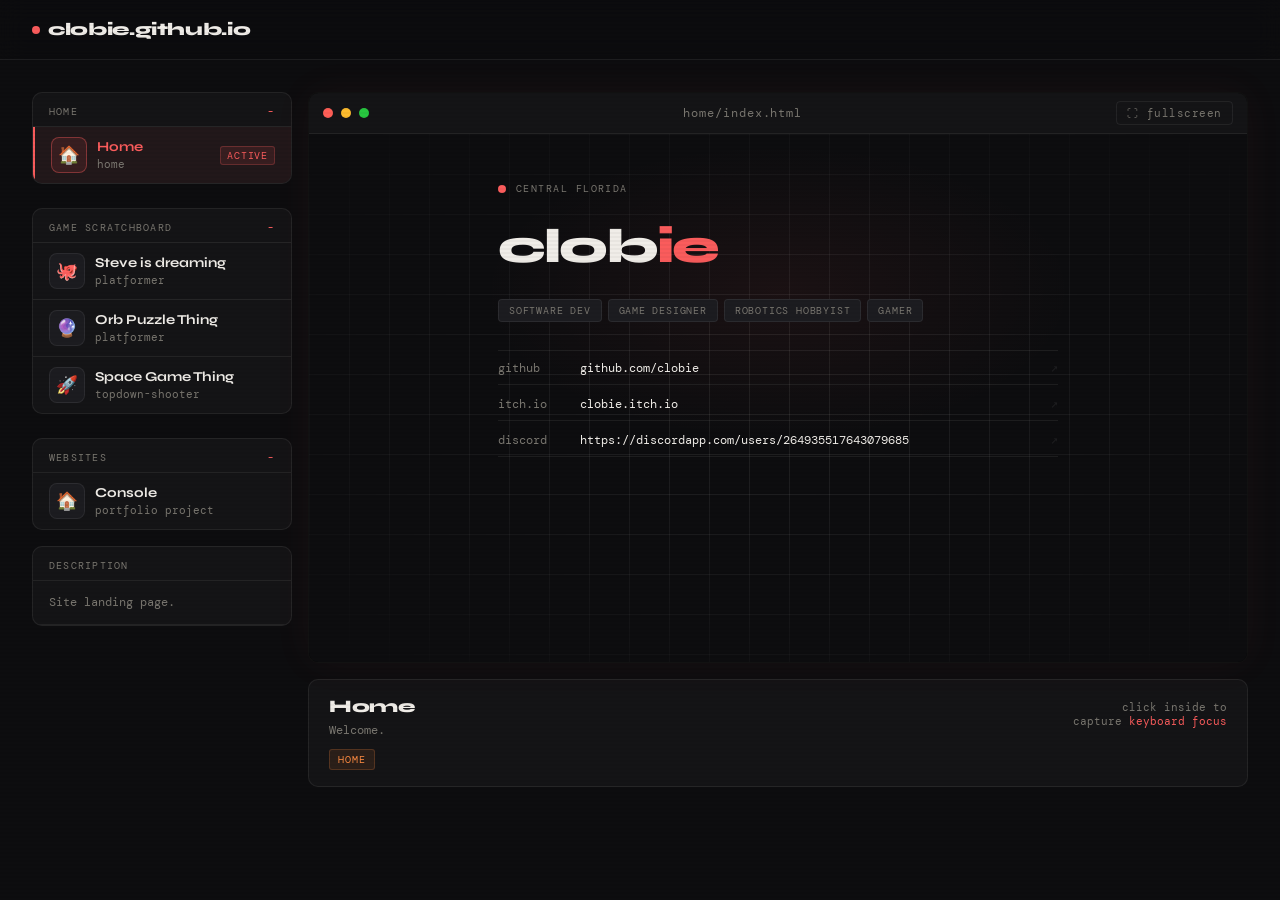
==== commit 1ca502f2: "." ====
--- a/index.html
+++ b/index.html
@@ -9,229 +9,9 @@
 	<link rel="preconnect" href="https://fonts.gstatic.com" crossorigin>
 	<link href="https://fonts.googleapis.com/css2?family=Syne:wght@400;700;800&family=DM+Mono:wght@400;500&display=swap" rel="stylesheet">
 
-	<style>
-		:root{
-			--bg:#0d0d0f;--surface:#141416;--surface2:#1c1c20;--border:rgba(255,255,255,.07);
-			--border-accent:rgba(250,92,92,.4);--text:#f0ede8;--muted:#7a7770;
-			--accent:#fa5c5c;--accent2:#ff8c42
-		}
-
-		*,*::before,*::after{box-sizing:border-box;margin:0;padding:0}
-
-		body{
-			font-family:'DM Mono',monospace;background:var(--bg);
-			color:var(--text);min-height:100vh;overflow-x:hidden
-		}
-
-		body::before{
-			content:'';position:fixed;inset:0;
-			background:repeating-linear-gradient(
-				0deg,
-				transparent,
-				transparent 2px,
-				rgba(0,0,0,.03) 2px,
-				rgba(0,0,0,.03) 4px
-			);
-			pointer-events:none;z-index:9999
-		}
-
-		header{
-			position:sticky;top:0;z-index:100;background:rgba(13,13,15,.92);
-			backdrop-filter:blur(12px);border-bottom:1px solid var(--border);
-			padding:0 2rem;display:flex;align-items:center;height:60px
-		}
-
-		.logo{
-			font-family:'Syne',sans-serif;font-weight:800;font-size:1.1rem;
-			letter-spacing:-.02em;color:var(--text);
-			display:flex;align-items:center;gap:8px
-		}
-
-		.logo-dot{
-			width:8px;height:8px;border-radius:50%;
-			background:var(--accent);animation:pulse 2s ease-in-out infinite
-		}
-
-		@keyframes pulse{
-			0%,100%{opacity:1;transform:scale(1)}
-			50%{opacity:.4;transform:scale(.7)}
-		}
-
-		.layout{
-			display:grid;grid-template-columns:260px 1fr;
-			max-width:1280px;margin:0 auto;
-			padding:2rem 2rem 4rem;gap:1rem
-		}
-
-		#sidebarCategories,.sidebar,.controls-list,.game-area{
-			display:flex;flex-direction:column
-		}
-
-		#sidebarCategories{gap:1.5rem}
-		.sidebar,.game-area{gap:1rem}
-
-		.sidebar-card{
-			background:var(--surface);border:1px solid var(--border);
-			border-radius:10px;overflow:hidden
-		}
-
-		.sidebar-label{
-			font-size:.65rem;letter-spacing:.12em;text-transform:uppercase;
-			color:var(--muted);padding:12px 16px 8px;
-			border-bottom:1px solid var(--border)
-		}
-
-		.game-list-item{
-			display:flex;align-items:center;gap:10px;padding:10px 16px;
-			cursor:pointer;transition:background .15s;
-			border-bottom:1px solid var(--border)
-		}
-
-		.game-list-item:last-child{border-bottom:none}
-		.game-list-item:hover{background:var(--surface2)}
-
-		.game-list-item.active{
-			background:rgba(250,92,92,.06);
-			border-left:2px solid var(--accent)
-		}
-
-		.game-icon{
-			width:36px;height:36px;border-radius:8px;
-			background:var(--surface2);border:1px solid var(--border);
-			display:flex;align-items:center;justify-content:center;
-			font-size:1.1rem;flex-shrink:0
-		}
-
-		.game-list-item.active .game-icon{
-			background:rgba(250,92,92,.1);
-			border-color:var(--border-accent)
-		}
-
-		.game-list-meta{flex:1;min-width:0}
-
-		.game-list-name{
-			font-family:'Syne',sans-serif;font-size:.85rem;
-			font-weight:700;color:var(--text);line-height:1.2
-		}
-
-		.game-list-item.active .game-list-name{color:var(--accent)}
-
-		.game-list-sub{
-			font-size:.68rem;color:var(--muted);margin-top:2px;
-			white-space:nowrap;overflow:hidden;text-overflow:ellipsis
-		}
-
-		.play-badge{
-			font-size:.6rem;letter-spacing:.08em;text-transform:uppercase;
-			color:var(--accent);background:rgba(250,92,92,.1);
-			border:1px solid rgba(250,92,92,.25);
-			padding:2px 6px;border-radius:3px
-		}
-
-		.controls-list{padding:12px 16px;gap:6px}
-
-		.control-row{
-			display:flex;align-items:center;gap:8px;font-size:.75rem
-		}
-
-		.key{
-			background:var(--surface2);
-			border:1px solid rgba(255,255,255,.12);
-			border-bottom-width:2px;border-radius:4px;
-			padding:2px 7px;font-size:.7rem;
-			font-family:'DM Mono',monospace;color:var(--text);
-			min-width:32px;text-align:center;flex-shrink:0
-		}
-
-		.control-desc{color:var(--muted)}
-		.controls-card.hidden,.click-hint.hidden{display:none}
-
-		.viewport-wrapper{
-			position:relative;border-radius:10px;overflow:hidden;
-			background:#000;border:1px solid var(--border);
-			box-shadow:0 0 40px rgba(250,92,92,.05),
-			inset 0 0 1px rgba(255,255,255,.05)
-		}
-
-		.viewport-topbar{
-			display:flex;align-items:center;gap:8px;
-			padding:8px 14px;background:var(--surface);
-			border-bottom:1px solid var(--border)
-		}
-
-		.dot{width:10px;height:10px;border-radius:50%}
-		.dot-red{background:#ff5f57}
-		.dot-yellow{background:#febc2e}
-		.dot-green{background:#28c840}
-
-		.viewport-title{
-			font-size:.72rem;color:var(--muted);
-			letter-spacing:.08em;margin:auto
-		}
-
-		.aspect-box{position:relative;width:100%;padding-top:56.29%}
-
-		.aspect-box iframe{
-			position:absolute;inset:0;width:100%;height:100%;
-			border:none;display:block
-		}
-
-		.fullscreen-btn{
-			background:transparent;border:1px solid var(--border);
-			color:var(--muted);padding:4px 10px;border-radius:4px;
-			font-size:.68rem;font-family:'DM Mono',monospace;
-			cursor:pointer;letter-spacing:.05em;
-			transition:color .15s,border-color .15s
-		}
-
-		.fullscreen-btn:hover{
-			color:var(--text);border-color:var(--border-accent)
-		}
-
-		.info-bar{
-			background:var(--surface);border:1px solid var(--border);
-			border-radius:10px;padding:16px 20px;
-			display:flex;align-items:flex-start;
-			justify-content:space-between;gap:2rem
-		}
-
-		.info-title{
-			font-family:'Syne',sans-serif;font-size:1.1rem;
-			font-weight:800;letter-spacing:-.02em
-		}
-
-		.info-desc{
-			font-size:.78rem;color:var(--muted);
-			margin-top:4px;line-height:1.6;max-width:420px
-		}
-
-		.info-tag{
-			font-size:.65rem;letter-spacing:.1em;text-transform:uppercase;
-			color:var(--accent2);background:rgba(255,140,66,.1);
-			border:1px solid rgba(255,140,66,.2);
-			padding:3px 8px;border-radius:3px;
-			margin-top:8px;display:inline-block
-		}
-
-		.click-hint{
-			font-size:.7rem;color:var(--muted);
-			text-align:right;white-space:nowrap;padding-top:4px
-		}
-
-		.click-hint span{color:var(--accent)}
-
-		@keyframes fadeSlide{
-			from{opacity:0;transform:translateY(8px)}
-			to{opacity:1;transform:translateY(0)}
-		}
-
-		.game-area{animation:fadeSlide .3s ease}
-
-		@media (max-width:780px){
-			.layout{grid-template-columns:1fr;padding:1rem}
-			header{padding:0 1rem}
-		}
-	</style>
+	<link rel="stylesheet" href="styles.css">
+	<script src="category.js" defer></script>
+	<script src="scripts.js" defer></script>
 </head>
 
 <body>
@@ -248,9 +28,10 @@
 	<aside class="sidebar">
 		<div id="sidebarCategories"></div>
 
-		<div class="sidebar-card controls-card" id="controlsCard">
-			<div class="sidebar-label">Controls</div>
-			<div class="controls-list" id="controlsList"></div>
+		<div class="sidebar-card description-card" id="descriptionCard">
+			<div class="sidebar-label">Description</div>
+			<div class="description-text" id="descriptionText"></div>
+			<div class="details-list" id="detailsList"></div>
 		</div>
 	</aside>
 
@@ -292,212 +73,5 @@
 
 </div>
 
-<script>
-	const categories = [
-		{
-			label: 'Home',
-			items: [
-				{
-					name: 'Home',
-					nav_slug: '',
-					desc: 'Welcome.',
-					tag: 'home',
-					icon: '🏠',
-					url: 'home/index.html',
-				}
-			]
-		},
-		{
-			label: 'Game Scratchboard',
-			items: [
-				{
-					folder: 'steve',
-					nav_slug: 'steve',
-					name: 'Steve is dreaming',
-					desc: 'His name is steve.',
-					tag: 'platformer',
-					icon: '🐙',
-					controls: [
-						{ key: 'W', desc: 'Wall Hold' },
-						{ key: 'A', desc: 'Move Left' },
-						{ key: 'D', desc: 'Move Right' },
-						{ key: 'SPC', desc: 'Jump' },
-					]
-				},
-				{
-					folder: 'orb',
-					nav_slug: 'orb',
-					name: 'Orb Puzzle Thing',
-					desc: 'Put orb in thing. Fight boss.',
-					tag: 'platformer',
-					icon: '🔮',
-					controls: [
-						{ key: 'W', desc: 'Wall Hold' },
-						{ key: 'S', desc: 'Wall Slide (while wall holding)' },
-						{ key: 'A', desc: 'Move Left' },
-						{ key: 'D', desc: 'Move Right' },
-						{ key: 'SPC', desc: 'Jump / Double Jump' },
-						{ key: 'LMB', desc: 'Shoot — kills enemies, pushes orbs' },
-						{ key: 'RMB', desc: 'Gravity Gun — pulls orbs' },
-					]
-				},
-				{
-					folder: 'space',
-					nav_slug: 'space',
-					name: 'Space Game Thing',
-					desc: 'All you can do is fly around lol',
-					tag: 'topdown-shooter',
-					icon: '🚀',
-					controls: [
-						{ key: 'LMB', desc: 'Thrust' },
-						{ key: 'RMB', desc: 'Laser' },
-					]
-				}
-			]
-		},
-		{
-			label: 'Terminal Emulator',
-			items: [
-				{
-					name: 'Console',
-					nav_slug: 'console',
-					desc: 'clobie_os. extremely basic terminal emulator. browse',
-					tag: 'portfolio project',
-					icon: '🏠',
-					url: 'https://www.clobie.net',
-					controls: [
-						{ key: 'ls', desc: 'List directory contents' },
-						{ key: 'cd', desc: 'Change the current directory' },
-						{ key: 'cat', desc: 'Read and display file contents' },
-						{ key: 'clear', desc: 'Clear the terminal screen' },
-						{ key: 'pwd', desc: 'Print working directory' }
-					]
-				}
-			]
-		},
-	];
-
-	let currentCatIdx = 0, currentItemIdx = 0;
-
-	function getItemBySlug(slug){
-		for(let ci=0;ci<categories.length;ci++){
-			for(let ii=0;ii<categories[ci].items.length;ii++){
-				if(categories[ci].items[ii].nav_slug === slug){
-					return { ci, ii };
-				}
-			}
-		}
-
-		return null;
-	}
-
-	function updateNavParam(ci,ii){
-		const slug = categories[ci].items[ii].nav_slug;
-		const url = new URL(window.location);
-
-		slug
-			? url.searchParams.set('nav', slug)
-			: url.searchParams.delete('nav');
-
-		history.replaceState({}, '', url);
-	}
-
-	function buildSidebar(){
-		document.getElementById('sidebarCategories').innerHTML =
-			categories.map((cat,ci)=>`
-				<div class="sidebar-card">
-					<div class="sidebar-label">${cat.label}</div>
-
-					<div id="list-${ci}">
-						${cat.items.map((item,ii)=>`
-							<div class="game-list-item ${ci===0&&ii===0?'active':''}"
-								id="item-${ci}-${ii}"
-								onclick="switchItem(${ci},${ii})">
-
-								<div class="game-icon">${item.icon}</div>
-
-								<div class="game-list-meta">
-									<div class="game-list-name">${item.name}</div>
-									<div class="game-list-sub">${item.tag}</div>
-								</div>
-
-								${ci===0&&ii===0?'<span class="play-badge">active</span>':''}
-							</div>
-						`).join('')}
-					</div>
-				</div>
-			`).join('');
-	}
-
-	function switchItem(ci,ii){
-		const prev=document.getElementById(`item-${currentCatIdx}-${currentItemIdx}`);
-
-		if(prev){
-			prev.classList.remove('active');
-			prev.querySelector('.play-badge')?.remove();
-		}
-
-		currentCatIdx=ci;
-		currentItemIdx=ii;
-
-		updateNavParam(ci,ii);
-
-		const item=categories[ci].items[ii];
-
-		const el=document.getElementById(`item-${ci}-${ii}`);
-
-		if(el){
-			el.classList.add('active');
-			el.insertAdjacentHTML('beforeend','<span class="play-badge">active</span>');
-		}
-
-		const src=item.folder
-			? `web_build/${item.folder}/index.html`
-			: (item.url || '');
-
-		item.newTab && src
-			? window.open(src,'_blank')
-			: document.getElementById('game-frame').src=src;
-
-		document.getElementById('viewportTitle').textContent=src;
-		document.getElementById('game-title').textContent=item.name;
-		document.getElementById('game-desc').textContent=item.desc;
-		document.getElementById('game-tag').textContent=item.tag;
-
-		const hasControls=item.controls?.length>0;
-
-		document.getElementById('controlsCard')
-			.classList.toggle('hidden',!hasControls);
-
-		if(hasControls){
-			document.getElementById('controlsList').innerHTML =
-				item.controls.map(c=>`
-					<div class="control-row">
-						<span class="key">${c.key}</span>
-						<span class="control-desc">${c.desc}</span>
-					</div>
-				`).join('');
-		}
-
-		document.getElementById('clickHint')
-			.classList.toggle('hidden',!!item.newTab);
-	}
-
-	buildSidebar();
-
-	const navSlug = new URLSearchParams(window.location.search).get('nav');
-	const item = getItemBySlug(navSlug);
-
-	item
-		? switchItem(item.ci,item.ii)
-		: switchItem(0,0);
-
-	document.addEventListener('click',()=>{
-		try{
-			document.getElementById('game-frame').contentWindow.focus();
-		}catch(e){}
-	});
-</script>
-
 </body>
-</html>+</html>
--- a/styles.css
+++ b/styles.css
@@ -0,0 +1,241 @@
+:root{
+		--bg:#0d0d0f;--surface:#141416;--surface2:#1c1c20;--border:rgba(255,255,255,.07);
+		--border-accent:rgba(250,92,92,.4);--text:#f0ede8;--muted:#7a7770;
+		--accent:#fa5c5c;--accent2:#ff8c42
+	}
+
+	*,*::before,*::after{box-sizing:border-box;margin:0;padding:0}
+
+	body{
+		font-family:'DM Mono',monospace;background:var(--bg);
+		color:var(--text);min-height:100vh;overflow-x:hidden
+	}
+
+	body::before{
+		content:'';position:fixed;inset:0;
+		background:repeating-linear-gradient(
+			0deg,
+			transparent,
+			transparent 2px,
+			rgba(0,0,0,.03) 2px,
+			rgba(0,0,0,.03) 4px
+		);
+		pointer-events:none;z-index:9999
+	}
+
+	header{
+		position:sticky;top:0;z-index:100;background:rgba(13,13,15,.92);
+		backdrop-filter:blur(12px);border-bottom:1px solid var(--border);
+		padding:0 2rem;display:flex;align-items:center;height:60px
+	}
+
+	.logo{
+		font-family:'Syne',sans-serif;font-weight:800;font-size:1.1rem;
+		letter-spacing:-.02em;color:var(--text);
+		display:flex;align-items:center;gap:8px
+	}
+
+	.logo-dot{
+		width:8px;height:8px;border-radius:50%;
+		background:var(--accent);animation:pulse 2s ease-in-out infinite
+	}
+
+	@keyframes pulse{
+		0%,100%{opacity:1;transform:scale(1)}
+		50%{opacity:.4;transform:scale(.7)}
+	}
+
+	.layout{
+		display:grid;grid-template-columns:260px 1fr;
+		max-width:1280px;margin:0 auto;
+		padding:2rem 2rem 4rem;gap:1rem
+	}
+
+	#sidebarCategories,.sidebar,.details-list,.game-area{
+		display:flex;flex-direction:column
+	}
+
+	#sidebarCategories{gap:1.5rem}
+	.sidebar,.game-area{gap:1rem}
+
+	.sidebar-card{
+		background:var(--surface);border:1px solid var(--border);
+		border-radius:10px;overflow:hidden
+	}
+
+	.sidebar-label{
+		font-size:.65rem;letter-spacing:.12em;text-transform:uppercase;
+		color:var(--muted);padding:12px 16px 8px;
+		border-bottom:1px solid var(--border)
+	}
+
+	.category-toggle{
+		width:100%;background:transparent;border:0;
+		border-bottom:1px solid var(--border);
+		display:flex;align-items:center;justify-content:space-between;
+		font-family:'DM Mono',monospace;text-align:left;cursor:pointer
+	}
+
+	.category-toggle:hover{color:var(--text)}
+
+	.category-chevron{
+		color:var(--accent);font-size:.75rem;line-height:1
+	}
+
+	.category-items.collapsed{display:none}
+
+	.entry-list-item{
+		display:flex;align-items:center;gap:10px;padding:10px 16px;
+		cursor:pointer;transition:background .15s;
+		border-bottom:1px solid var(--border)
+	}
+
+	.entry-list-item:last-child{border-bottom:none}
+	.entry-list-item:hover{background:var(--surface2)}
+
+	.entry-list-item.active{
+		background:rgba(250,92,92,.06);
+		border-left:2px solid var(--accent)
+	}
+
+	.entry-icon{
+		width:36px;height:36px;border-radius:8px;
+		background:var(--surface2);border:1px solid var(--border);
+		display:flex;align-items:center;justify-content:center;
+		font-size:1.1rem;flex-shrink:0
+	}
+
+	.entry-list-item.active .entry-icon{
+		background:rgba(250,92,92,.1);
+		border-color:var(--border-accent)
+	}
+
+	.entry-list-meta{flex:1;min-width:0}
+
+	.entry-list-name{
+		font-family:'Syne',sans-serif;font-size:.85rem;
+		font-weight:700;color:var(--text);line-height:1.2
+	}
+
+	.entry-list-item.active .entry-list-name{color:var(--accent)}
+
+	.entry-list-sub{
+		font-size:.68rem;color:var(--muted);margin-top:2px;
+		white-space:nowrap;overflow:hidden;text-overflow:ellipsis
+	}
+
+	.play-badge{
+		font-size:.6rem;letter-spacing:.08em;text-transform:uppercase;
+		color:var(--accent);background:rgba(250,92,92,.1);
+		border:1px solid rgba(250,92,92,.25);
+		padding:2px 6px;border-radius:3px
+	}
+
+	.description-text{
+		font-size:.75rem;color:var(--muted);line-height:1.6;
+		padding:12px 16px;border-bottom:1px solid var(--border)
+	}
+
+	.details-list{padding:12px 16px;gap:6px}
+
+	.detail-row{
+		display:flex;align-items:center;gap:8px;font-size:.75rem
+	}
+
+	.key{
+		background:var(--surface2);
+		border:1px solid rgba(255,255,255,.12);
+		border-bottom-width:2px;border-radius:4px;
+		padding:2px 7px;font-size:.7rem;
+		font-family:'DM Mono',monospace;color:var(--text);
+		min-width:32px;text-align:center;flex-shrink:0
+	}
+
+	.detail-desc{color:var(--muted)}
+	.details-list.hidden,.click-hint.hidden{display:none}
+
+	.viewport-wrapper{
+		position:relative;border-radius:10px;overflow:hidden;
+		background:#000;border:1px solid var(--border);
+		box-shadow:0 0 40px rgba(250,92,92,.05),
+		inset 0 0 1px rgba(255,255,255,.05)
+	}
+
+	.viewport-topbar{
+		display:flex;align-items:center;gap:8px;
+		padding:8px 14px;background:var(--surface);
+		border-bottom:1px solid var(--border)
+	}
+
+	.dot{width:10px;height:10px;border-radius:50%}
+	.dot-red{background:#ff5f57}
+	.dot-yellow{background:#febc2e}
+	.dot-green{background:#28c840}
+
+	.viewport-title{
+		font-size:.72rem;color:var(--muted);
+		letter-spacing:.08em;margin:auto
+	}
+
+	.aspect-box{position:relative;width:100%;padding-top:56.29%}
+
+	.aspect-box iframe{
+		position:absolute;inset:0;width:100%;height:100%;
+		border:none;display:block
+	}
+
+	.fullscreen-btn{
+		background:transparent;border:1px solid var(--border);
+		color:var(--muted);padding:4px 10px;border-radius:4px;
+		font-size:.68rem;font-family:'DM Mono',monospace;
+		cursor:pointer;letter-spacing:.05em;
+		transition:color .15s,border-color .15s
+	}
+
+	.fullscreen-btn:hover{
+		color:var(--text);border-color:var(--border-accent)
+	}
+
+	.info-bar{
+		background:var(--surface);border:1px solid var(--border);
+		border-radius:10px;padding:16px 20px;
+		display:flex;align-items:flex-start;
+		justify-content:space-between;gap:2rem
+	}
+
+	.info-title{
+		font-family:'Syne',sans-serif;font-size:1.1rem;
+		font-weight:800;letter-spacing:-.02em
+	}
+
+	.info-desc{
+		font-size:.78rem;color:var(--muted);
+		margin-top:4px;line-height:1.6;max-width:420px
+	}
+
+	.info-tag{
+		font-size:.65rem;letter-spacing:.1em;text-transform:uppercase;
+		color:var(--accent2);background:rgba(255,140,66,.1);
+		border:1px solid rgba(255,140,66,.2);
+		padding:3px 8px;border-radius:3px;
+		margin-top:8px;display:inline-block
+	}
+
+	.click-hint{
+		font-size:.7rem;color:var(--muted);
+		text-align:right;white-space:nowrap;padding-top:4px
+	}
+
+	.click-hint span{color:var(--accent)}
+
+	@keyframes fadeSlide{
+		from{opacity:0;transform:translateY(8px)}
+		to{opacity:1;transform:translateY(0)}
+	}
+
+	.game-area{animation:fadeSlide .3s ease}
+
+	@media (max-width:780px){
+		.layout{grid-template-columns:1fr;padding:1rem}
+		header{padding:0 1rem}
+	}
